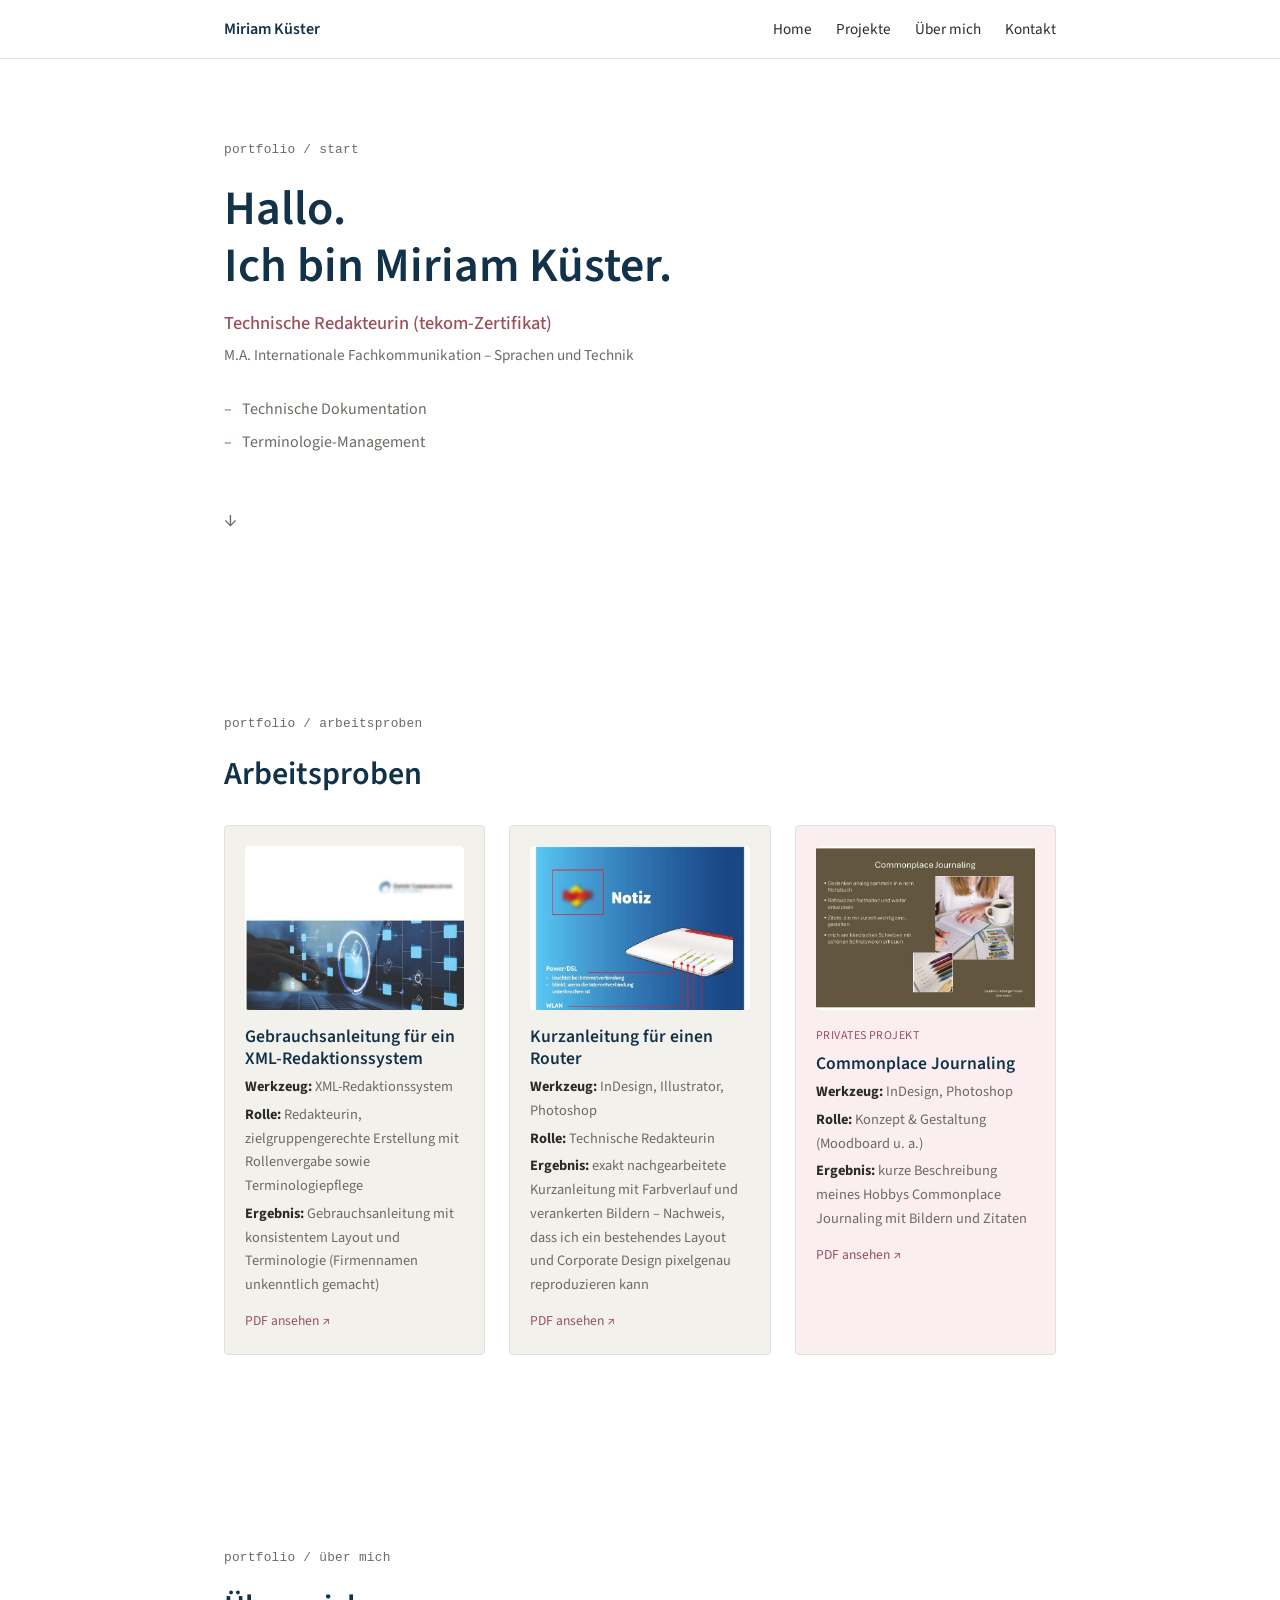
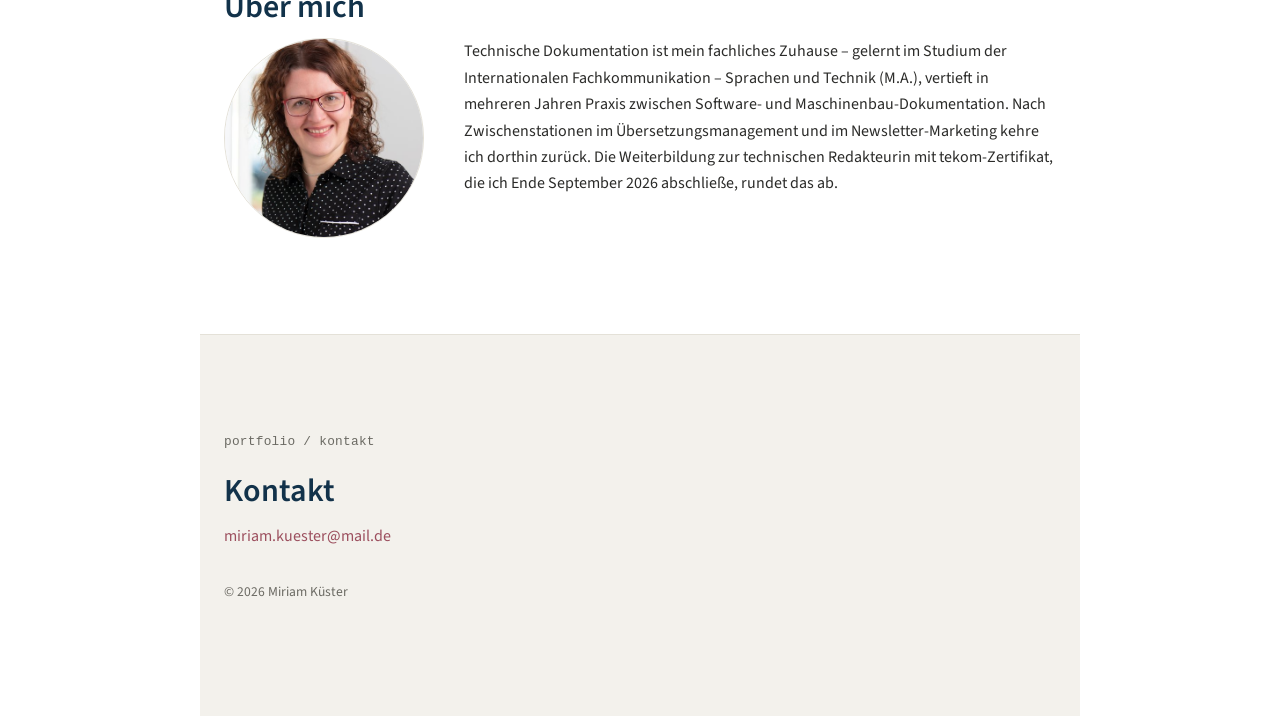
==== index.html @ d34267e7 "Add files via upload" ====
<!DOCTYPE html>
<html lang="de">
<head>
<meta charset="UTF-8">
<meta name="viewport" content="width=device-width, initial-scale=1.0">
<title>Miriam Küster — Technische Redakteurin</title>
<meta name="description" content="Portfolio für technische Dokumentation, Terminologie- und Übersetzungsmanagement.">
<link rel="preconnect" href="https://fonts.googleapis.com">
<link rel="preconnect" href="https://fonts.gstatic.com" crossorigin>
<link href="https://fonts.googleapis.com/css2?family=Source+Sans+3:wght@400;500;600&display=swap" rel="stylesheet">
<link rel="stylesheet" href="style.css">
</head>
<body>

<header class="nav-wrap">
  <nav class="nav">
    <a href="#start" class="nav-brand">Miriam Küster</a>
    <div class="nav-links">
      <a href="#start">Home</a>
      <a href="#projekte">Projekte</a>
      <a href="#ueber-mich">Über mich</a>
      <a href="#kontakt">Kontakt</a>
    </div>
  </nav>
</header>

<main>

  <!-- START -->
  <section id="start" class="section hero">
    <p class="eyebrow">portfolio / start</p>
    <h1>Hallo.<br>Ich bin Miriam Küster.</h1>
    <p class="role">Technische Redakteurin (tekom-Zertifikat)</p>
    <p class="credential">M.A. Internationale Fachkommunikation – Sprachen und Technik</p>
    <ul class="focus-list">
      <li>Technische Dokumentation</li>
      <li>Terminologie-Management</li>
    </ul>
    <a href="#projekte" class="scroll-hint" aria-label="Zu den Arbeitsproben scrollen">↓</a>
  </section>

  <!-- PROJEKTE -->
  <section id="projekte" class="section">
    <p class="eyebrow">portfolio / arbeitsproben</p>
    <h2>Arbeitsproben</h2>

    <div class="project-grid">

      <article class="project-card">
        <a class="project-thumb-link" href="pdfs/gebrauchsanleitung-redaktionssystem.pdf" target="_blank" rel="noopener">
          <img class="project-thumb" src="images/thumb_a.jpg" alt="Titelseite der Gebrauchsanleitung für das XML-Redaktionssystem">
        </a>
        <h3>Gebrauchsanleitung für ein XML-Redaktionssystem</h3>
        <p class="project-meta"><strong>Werkzeug:</strong> XML-Redaktionssystem</p>
        <p class="project-meta"><strong>Rolle:</strong> Redakteurin, zielgruppengerechte Erstellung mit Rollenvergabe sowie Terminologiepflege</p>
        <p class="project-meta"><strong>Ergebnis:</strong> Gebrauchsanleitung mit konsistentem Layout und Terminologie (Firmennamen unkenntlich gemacht)</p>
        <a class="project-pdf-link" href="pdfs/gebrauchsanleitung-redaktionssystem.pdf" target="_blank" rel="noopener">PDF ansehen ↗</a>
      </article>

      <article class="project-card">
        <a class="project-thumb-link" href="pdfs/kurzanleitung-router.pdf" target="_blank" rel="noopener">
          <img class="project-thumb" src="images/thumb_b.jpg" alt="Titelseite der Kurzanleitung für einen Router">
        </a>
        <h3>Kurzanleitung für einen Router</h3>
        <p class="project-meta"><strong>Werkzeug:</strong> InDesign, Illustrator, Photoshop</p>
        <p class="project-meta"><strong>Rolle:</strong> Technische Redakteurin</p>
        <p class="project-meta"><strong>Ergebnis:</strong> exakt nachgearbeitete Kurzanleitung mit Farbverlauf und verankerten Bildern – Nachweis, dass ich ein bestehendes Layout und Corporate Design pixelgenau reproduzieren kann</p>
        <a class="project-pdf-link" href="pdfs/kurzanleitung-router.pdf" target="_blank" rel="noopener">PDF ansehen ↗</a>
      </article>

      <article class="project-card project-card--personal">
        <a class="project-thumb-link" href="pdfs/commonplace-journaling.pdf" target="_blank" rel="noopener">
          <img class="project-thumb" src="images/thumb_c.jpg" alt="Titelseite des Commonplace-Journaling-Guides">
        </a>
        <p class="project-tag">Privates Projekt</p>
        <h3>Commonplace Journaling</h3>
        <p class="project-meta"><strong>Werkzeug:</strong> InDesign, Photoshop</p>
        <p class="project-meta"><strong>Rolle:</strong> Konzept &amp; Gestaltung (Moodboard u. a.)</p>
        <p class="project-meta"><strong>Ergebnis:</strong> kurze Beschreibung meines Hobbys Commonplace Journaling mit Bildern und Zitaten</p>
        <a class="project-pdf-link" href="pdfs/commonplace-journaling.pdf" target="_blank" rel="noopener">PDF ansehen ↗</a>
      </article>

    </div>
  </section>

  <!-- ÜBER MICH -->
  <section id="ueber-mich" class="section about">
    <p class="eyebrow">portfolio / über mich</p>
    <h2>Über mich</h2>
    <div class="about-grid">
      <img class="about-photo" src="images/profil.jpg" alt="Porträt von Miriam Küster">
      <div class="about-text">
        <p>Technische Dokumentation ist mein fachliches Zuhause – gelernt im Studium der Internationalen Fachkommunikation – Sprachen und Technik (M.A.), vertieft in mehreren Jahren Praxis zwischen Software- und Maschinenbau-Dokumentation. Nach Zwischenstationen im Übersetzungsmanagement und im Newsletter-Marketing kehre ich dorthin zurück. Die Weiterbildung zur technischen Redakteurin mit tekom-Zertifikat, die ich Ende September 2026 abschließe, rundet das ab.</p>
      </div>
    </div>
  </section>

</main>

<footer id="kontakt" class="section kontakt">
  <p class="eyebrow">portfolio / kontakt</p>
  <h2>Kontakt</h2>
  <p><a href="mailto:miriam.kuester@mail.de">miriam.kuester@mail.de</a></p>
  <p class="footer-note">© <span id="jahr"></span> Miriam Küster</p>
</footer>

<script src="script.js"></script>
</body>
</html>
---- style.css ----
/* ---------- Design-Tokens ---------- */
:root {
  --color-bg: #ffffff;
  --color-bg-alt: #f3f1ec;
  --color-ink: #12324a;      /* Dunkelblau – Überschriften */
  --color-text: #2b2b29;     /* Fließtext */
  --color-muted: #6b6a63;    /* Nebentext */
  --color-accent: #9c4f5e;   /* Beere – Akzent */
  --color-accent-warm: #c97a4a; /* Terrakotta – Hover/Zweitakzent */
  --color-border: #e4e1d8;

  --font-base: 'Source Sans 3', -apple-system, sans-serif;

  --gap: 1.5rem;
  --radius: 4px;
  --max-width: 880px;
}

* { box-sizing: border-box; }

html {
  scroll-behavior: smooth;
}

body {
  margin: 0;
  font-family: var(--font-base);
  color: var(--color-text);
  background: var(--color-bg);
  line-height: 1.65;
  -webkit-font-smoothing: antialiased;
}

h1, h2, h3 {
  color: var(--color-ink);
  font-weight: 600;
  line-height: 1.2;
  margin: 0 0 0.75rem;
}

h1 { font-size: clamp(2rem, 5vw, 3rem); }
h2 { font-size: clamp(1.5rem, 3vw, 2rem); }
h3 { font-size: 1.1rem; margin-bottom: 0.4rem; }

p { margin: 0 0 1rem; color: var(--color-text); }

a {
  color: var(--color-accent);
  text-decoration: none;
}
a:hover, a:focus-visible {
  color: var(--color-accent-warm);
  text-decoration: underline;
}

/* ---------- Layout-Helfer ---------- */
.section {
  max-width: var(--max-width);
  margin: 0 auto;
  padding: 6rem 1.5rem;
}

.eyebrow {
  font-size: 0.8rem;
  color: var(--color-muted);
  font-family: monospace, monospace;
  letter-spacing: 0.02em;
  margin: 0 0 1.25rem;
}

/* ---------- Navigation ---------- */
.nav-wrap {
  position: sticky;
  top: 0;
  background: rgba(255, 255, 255, 0.92);
  backdrop-filter: blur(6px);
  border-bottom: 1px solid var(--color-border);
  z-index: 10;
}

.nav {
  max-width: var(--max-width);
  margin: 0 auto;
  padding: 1rem 1.5rem;
  display: flex;
  align-items: center;
  justify-content: space-between;
  flex-wrap: wrap;
  gap: 0.75rem;
}

.nav-brand {
  color: var(--color-ink);
  font-weight: 600;
  text-decoration: none;
}
.nav-brand:hover { color: var(--color-ink); text-decoration: none; }

.nav-links {
  display: flex;
  gap: 1.5rem;
  flex-wrap: wrap;
}

.nav-links a {
  color: var(--color-text);
  font-size: 0.95rem;
}
.nav-links a:hover { color: var(--color-accent-warm); }

/* ---------- Hero ---------- */
.hero {
  padding-top: 5rem;
  padding-bottom: 5rem;
}

.role {
  font-size: 1.15rem;
  color: var(--color-accent);
  font-weight: 500;
  margin-bottom: 0.3rem;
}

.credential {
  font-size: 0.95rem;
  color: var(--color-muted);
  margin-top: 0;
  margin-bottom: 1.75rem;
}

.focus-list {
  list-style: none;
  padding: 0;
  margin: 0 0 3rem;
  display: flex;
  flex-direction: column;
  gap: 0.4rem;
  color: var(--color-muted);
}

.focus-list li {
  padding-left: 1.1rem;
  position: relative;
}
.focus-list li::before {
  content: "–";
  position: absolute;
  left: 0;
  color: var(--color-accent);
}

.scroll-hint {
  display: inline-block;
  font-size: 1.3rem;
  color: var(--color-muted);
}
.scroll-hint:hover { color: var(--color-accent-warm); }

/* ---------- Projekte ---------- */
.project-grid {
  display: grid;
  grid-template-columns: repeat(auto-fit, minmax(240px, 1fr));
  gap: var(--gap);
  margin-top: 2rem;
}

.project-card {
  border: 1px solid var(--color-border);
  border-radius: var(--radius);
  padding: 1.25rem;
  background: var(--color-bg-alt);
}

.project-card--personal {
  background: #fbeef0; /* zarter Beere-Ton, nur hier als Fläche erlaubt */
}

.project-thumb-link {
  display: block;
}

.project-thumb {
  display: block;
  width: 100%;
  aspect-ratio: 4 / 3;
  object-fit: cover;
  object-position: top center;
  background: var(--color-border);
  border-radius: var(--radius);
  margin-bottom: 1rem;
}

.project-pdf-link {
  display: inline-block;
  margin-top: 0.6rem;
  font-size: 0.85rem;
}

.project-tag {
  font-size: 0.75rem;
  text-transform: uppercase;
  letter-spacing: 0.04em;
  color: var(--color-accent);
  margin: 0 0 0.4rem;
}

.project-meta {
  font-size: 0.9rem;
  color: var(--color-muted);
  margin: 0 0 0.25rem;
}
.project-meta strong { color: var(--color-text); }

/* ---------- Über mich ---------- */
.about-grid {
  display: grid;
  grid-template-columns: 200px 1fr;
  gap: 2.5rem;
  align-items: start;
}

.about-photo {
  width: 100%;
  aspect-ratio: 1 / 1;
  object-fit: cover;
  object-position: center;
  background: var(--color-bg-alt);
  border: 1px solid var(--color-border);
  border-radius: 50%;
}

@media (max-width: 560px) {
  .about-grid {
    grid-template-columns: 1fr;
  }
  .about-photo {
    width: 140px;
  }
}

/* ---------- Kontakt / Footer ---------- */
.kontakt {
  background: var(--color-bg-alt);
  border-top: 1px solid var(--color-border);
  text-align: left;
}

.footer-note {
  font-size: 0.85rem;
  color: var(--color-muted);
  margin-top: 2rem;
}

/* ---------- Fokus-Sichtbarkeit (Barrierefreiheit) ---------- */
a:focus-visible,
button:focus-visible {
  outline: 2px solid var(--color-accent);
  outline-offset: 2px;
}

/* ---------- Reduzierte Bewegung respektieren ---------- */
@media (prefers-reduced-motion: reduce) {
  html { scroll-behavior: auto; }
}
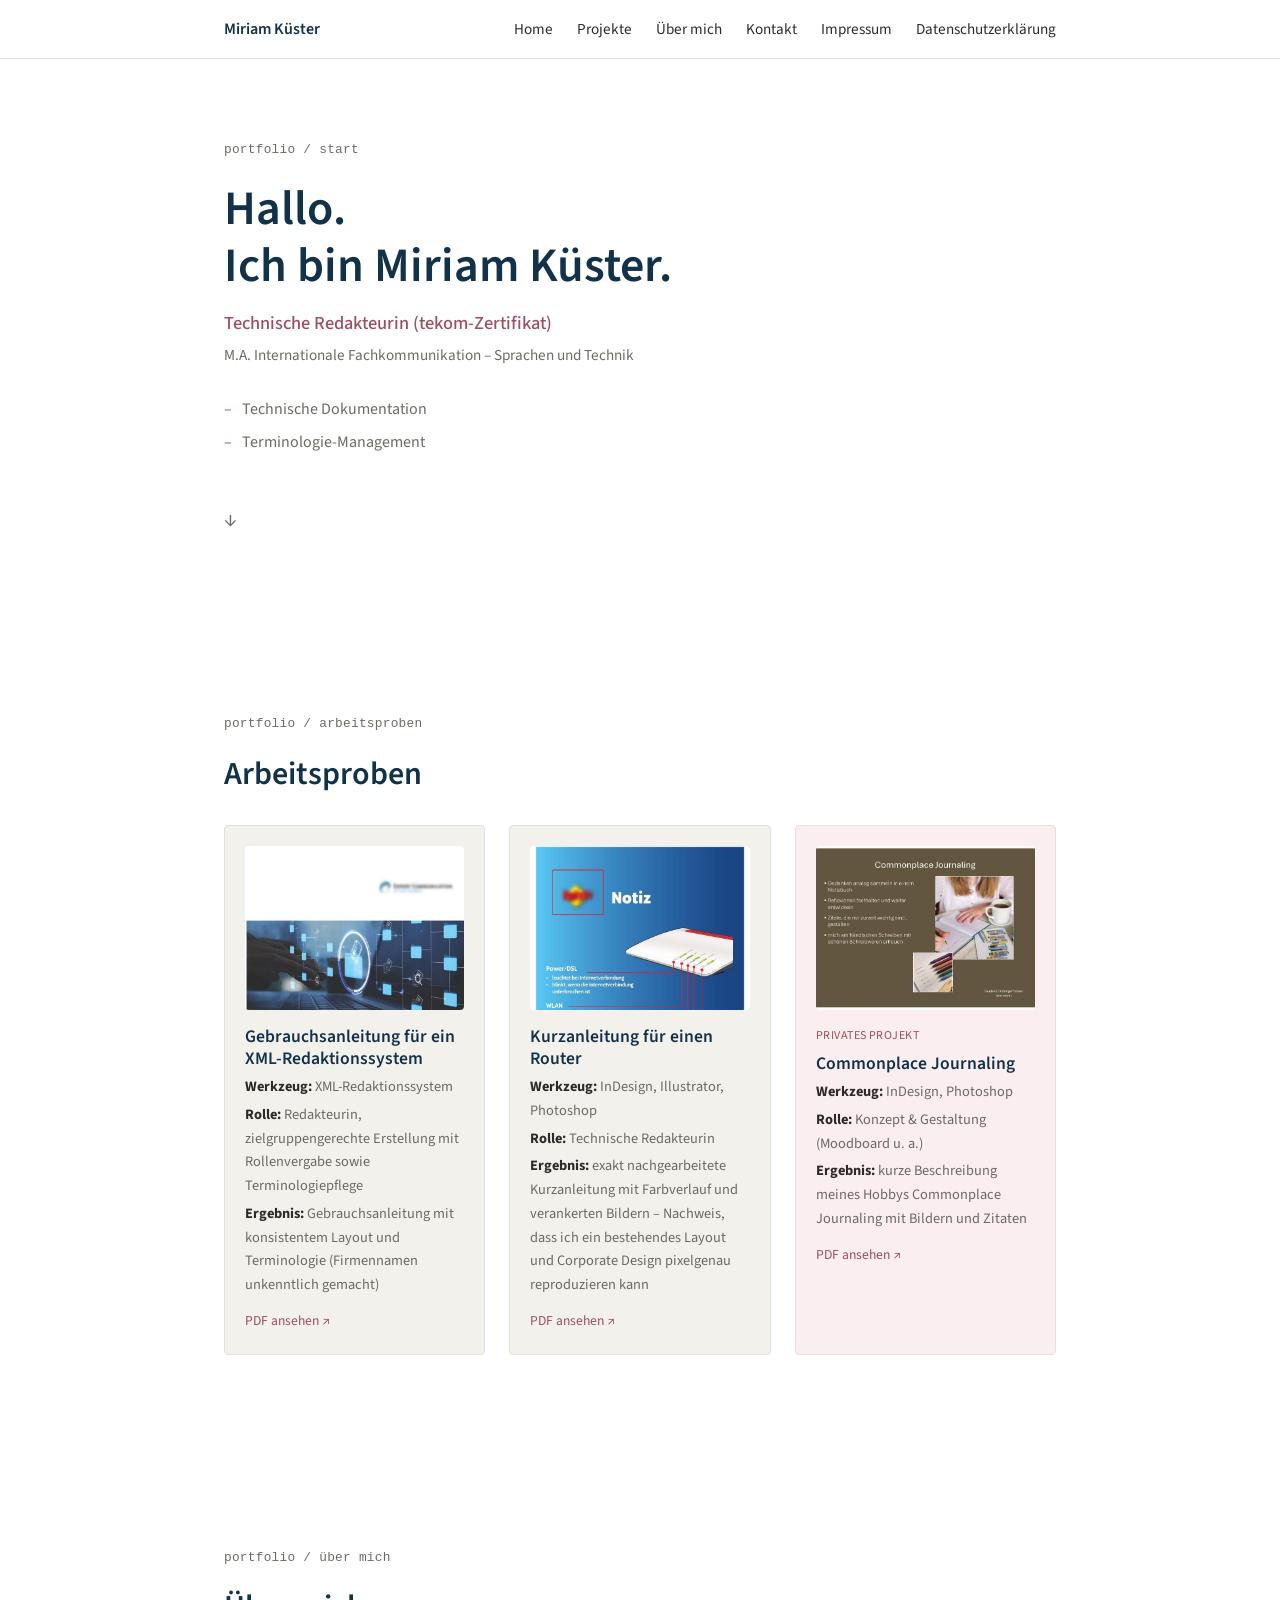
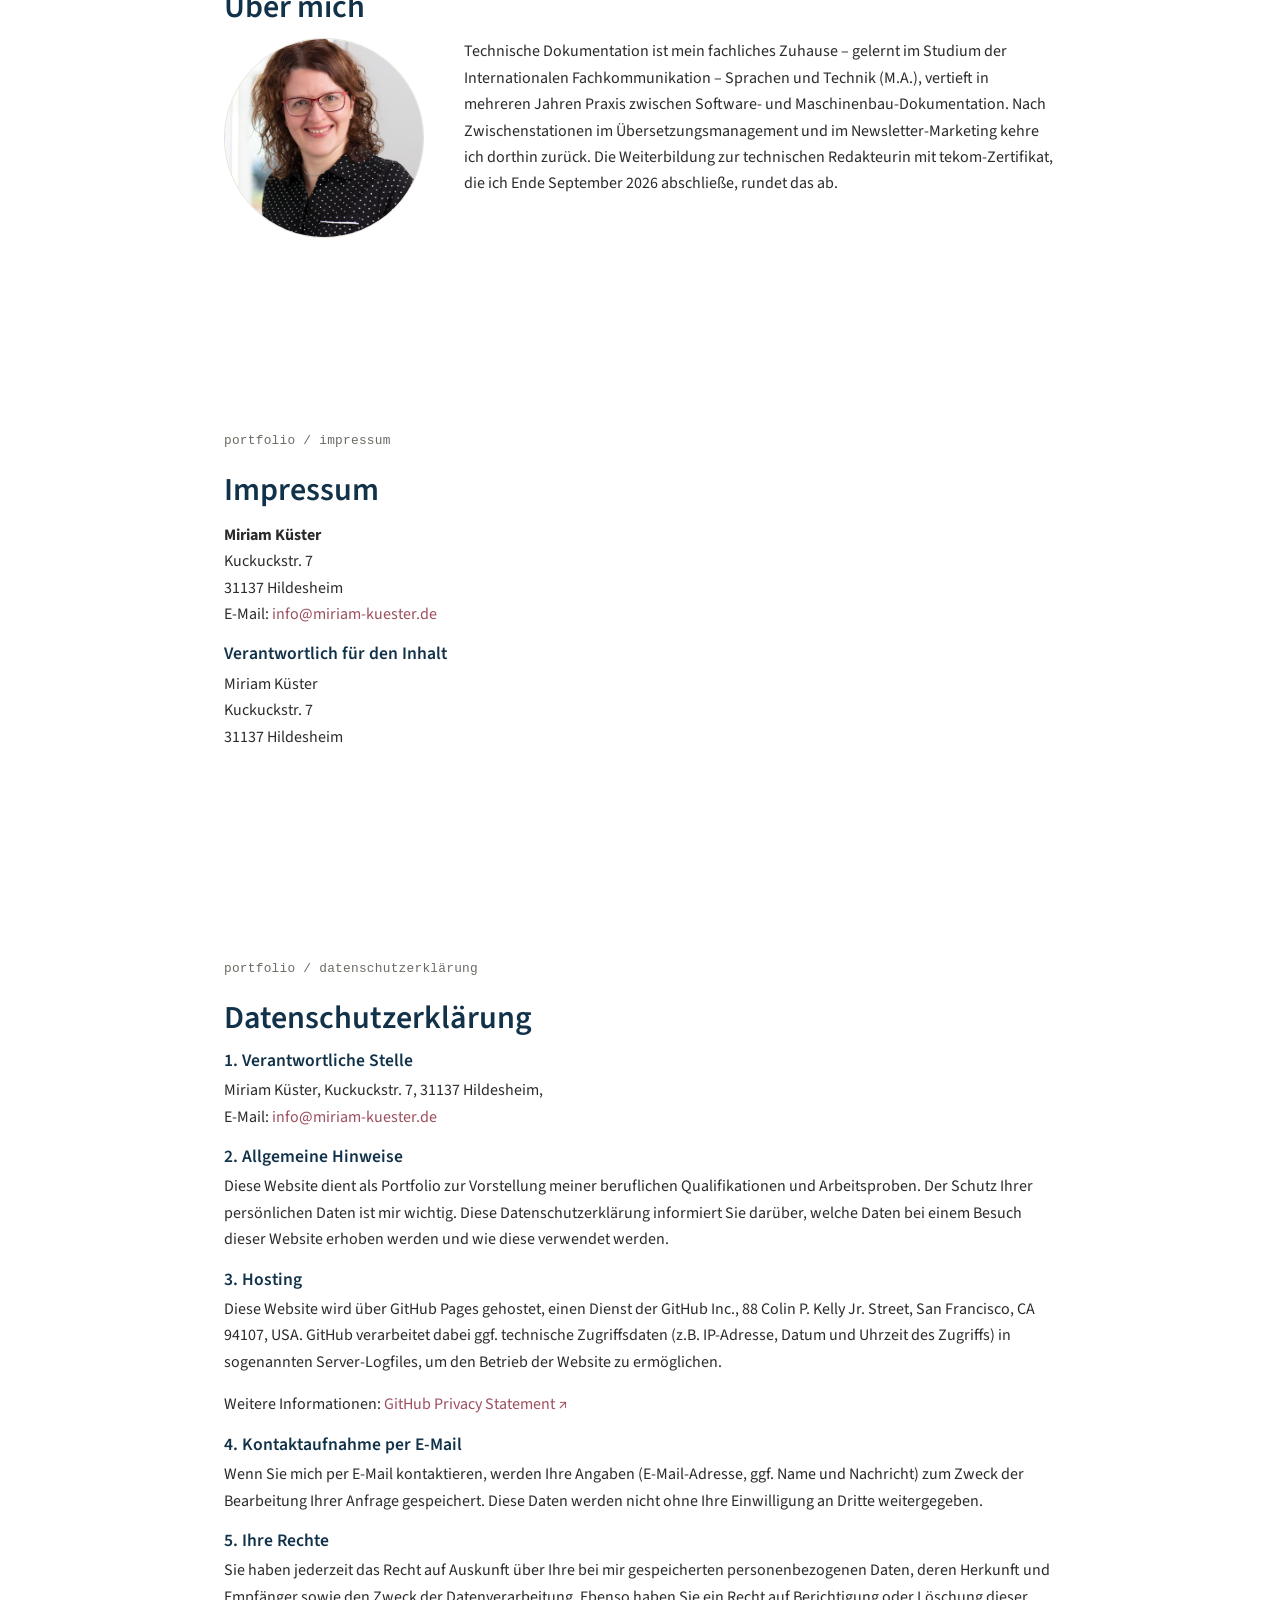
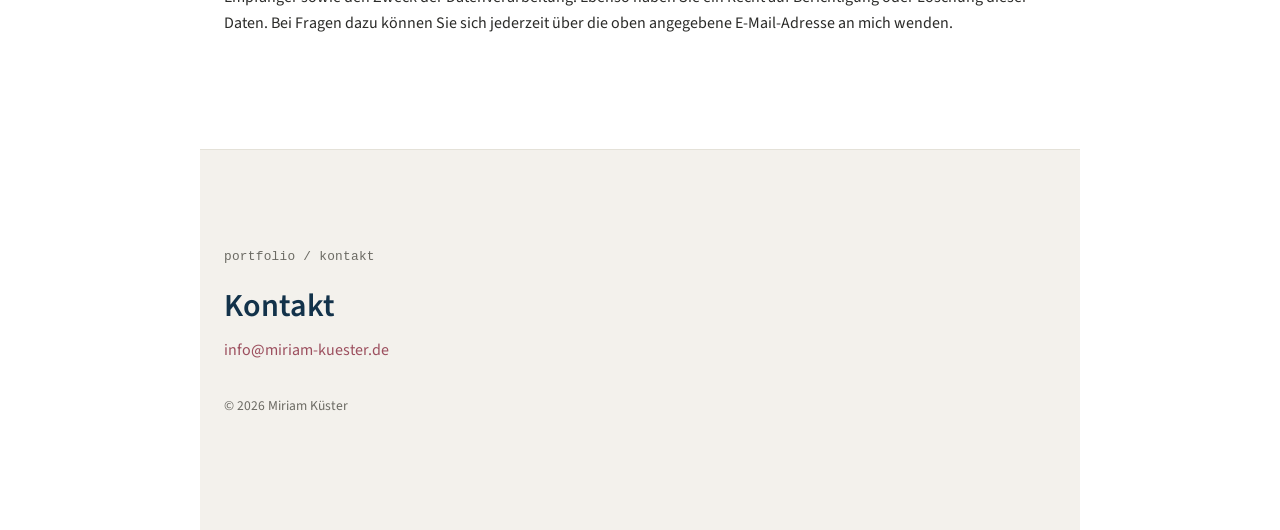
==== commit 627ada33: "Update index.html -mit neuer Mailadresse, Impressum, Datenschutzerklärung" ====
--- a/index.html
+++ b/index.html
@@ -1,3 +1,4 @@
+
 <!DOCTYPE html>
 <html lang="de">
 <head>
@@ -20,6 +21,8 @@
       <a href="#projekte">Projekte</a>
       <a href="#ueber-mich">Über mich</a>
       <a href="#kontakt">Kontakt</a>
+      <a href="#impressum">Impressum</a>
+      <a href="#datenschutz">Datenschutzerklärung</a>
     </div>
   </nav>
 </header>
@@ -95,12 +98,49 @@
     </div>
   </section>
 
+  <!-- IMPRESSUM -->
+  <section id="impressum" class="section legal">
+    <p class="eyebrow">portfolio / impressum</p>
+    <h2>Impressum</h2>
+    <p><strong>Miriam Küster</strong><br>
+    Kuckuckstr. 7<br>
+    31137 Hildesheim<br>
+    E-Mail: <a href="mailto:info@miriam-kuester.de">info@miriam-kuester.de</a></p>
+    <h3>Verantwortlich für den Inhalt</h3>
+    <p>Miriam Küster<br>
+    Kuckuckstr. 7<br>
+    31137 Hildesheim</p>
+  </section>
+
+  <!-- DATENSCHUTZERKLÄRUNG -->
+  <section id="datenschutz" class="section legal">
+    <p class="eyebrow">portfolio / datenschutzerklärung</p>
+    <h2>Datenschutzerklärung</h2>
+
+    <h3>1. Verantwortliche Stelle</h3>
+    <p>Miriam Küster, Kuckuckstr. 7, 31137 Hildesheim,<br>
+    E-Mail: <a href="mailto:info@miriam-kuester.de">info@miriam-kuester.de</a></p>
+
+    <h3>2. Allgemeine Hinweise</h3>
+    <p>Diese Website dient als Portfolio zur Vorstellung meiner beruflichen Qualifikationen und Arbeitsproben. Der Schutz Ihrer persönlichen Daten ist mir wichtig. Diese Datenschutzerklärung informiert Sie darüber, welche Daten bei einem Besuch dieser Website erhoben werden und wie diese verwendet werden.</p>
+
+    <h3>3. Hosting</h3>
+    <p>Diese Website wird über GitHub Pages gehostet, einen Dienst der GitHub Inc., 88 Colin P. Kelly Jr. Street, San Francisco, CA 94107, USA. GitHub verarbeitet dabei ggf. technische Zugriffsdaten (z.B. IP-Adresse, Datum und Uhrzeit des Zugriffs) in sogenannten Server-Logfiles, um den Betrieb der Website zu ermöglichen.</p>
+    <p>Weitere Informationen: <a href="https://docs.github.com/en/site-policy/privacy-policies/github-privacy-statement" target="_blank" rel="noopener">GitHub Privacy Statement ↗</a></p>
+
+    <h3>4. Kontaktaufnahme per E-Mail</h3>
+    <p>Wenn Sie mich per E-Mail kontaktieren, werden Ihre Angaben (E-Mail-Adresse, ggf. Name und Nachricht) zum Zweck der Bearbeitung Ihrer Anfrage gespeichert. Diese Daten werden nicht ohne Ihre Einwilligung an Dritte weitergegeben.</p>
+
+    <h3>5. Ihre Rechte</h3>
+    <p>Sie haben jederzeit das Recht auf Auskunft über Ihre bei mir gespeicherten personenbezogenen Daten, deren Herkunft und Empfänger sowie den Zweck der Datenverarbeitung. Ebenso haben Sie ein Recht auf Berichtigung oder Löschung dieser Daten. Bei Fragen dazu können Sie sich jederzeit über die oben angegebene E-Mail-Adresse an mich wenden.</p>
+  </section>
+
 </main>
 
 <footer id="kontakt" class="section kontakt">
   <p class="eyebrow">portfolio / kontakt</p>
   <h2>Kontakt</h2>
-  <p><a href="mailto:miriam.kuester@mail.de">miriam.kuester@mail.de</a></p>
+  <p><a href="mailto:info@miriam-kuester.de">info@miriam-kuester.de</a></p>
   <p class="footer-note">© <span id="jahr"></span> Miriam Küster</p>
 </footer>
 
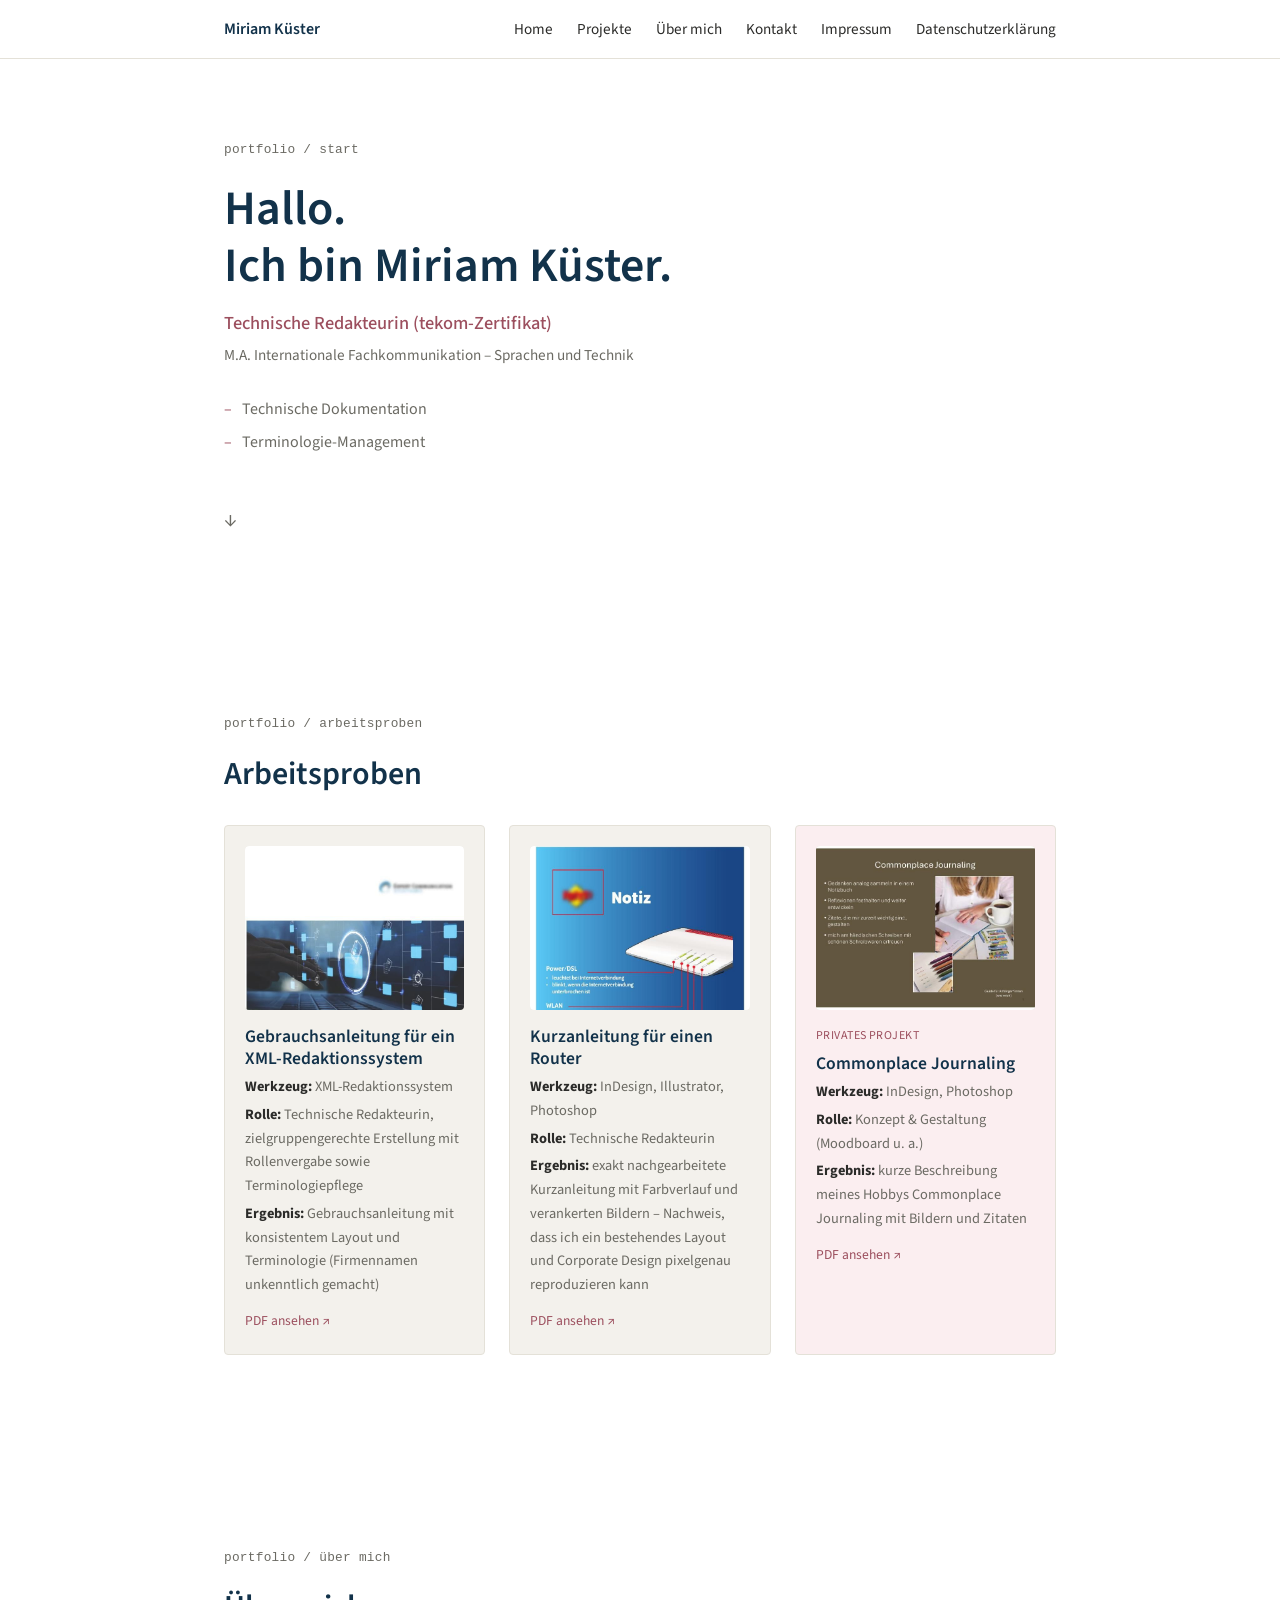
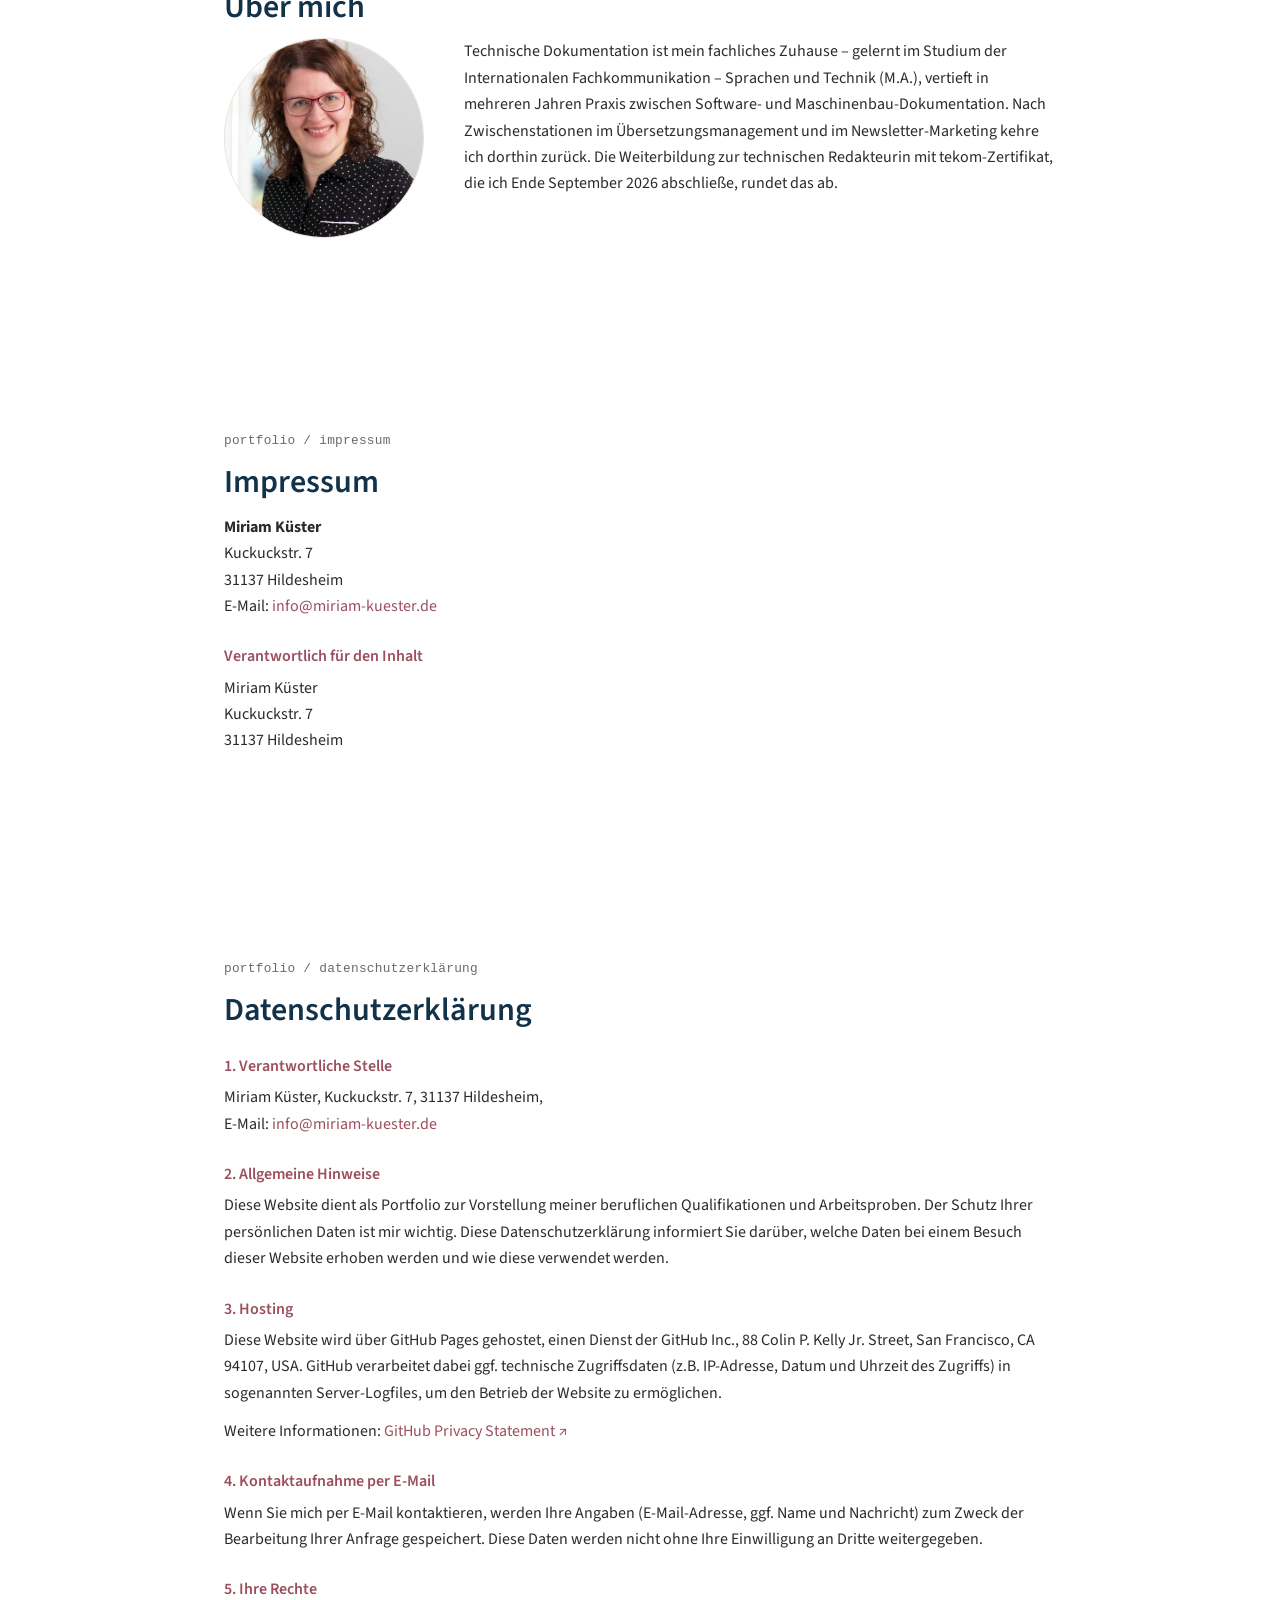
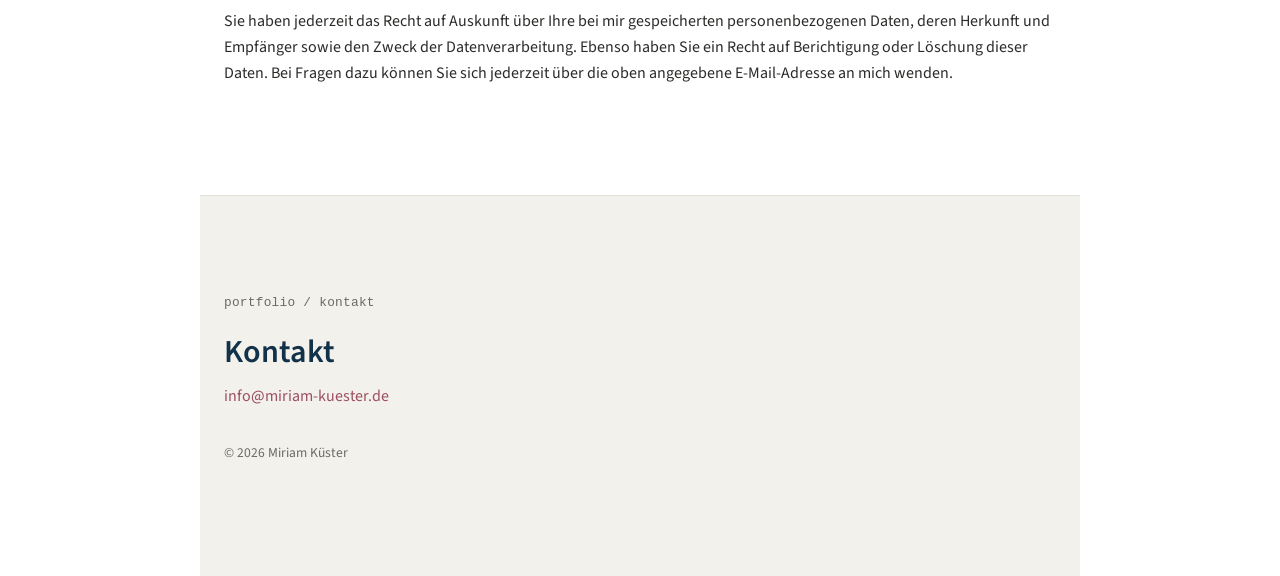
==== commit 900de3af: "Update index.html Jobtitel korrigiert in Z. 58" ====
--- a/index.html
+++ b/index.html
@@ -55,7 +55,7 @@
         </a>
         <h3>Gebrauchsanleitung für ein XML-Redaktionssystem</h3>
         <p class="project-meta"><strong>Werkzeug:</strong> XML-Redaktionssystem</p>
-        <p class="project-meta"><strong>Rolle:</strong> Redakteurin, zielgruppengerechte Erstellung mit Rollenvergabe sowie Terminologiepflege</p>
+        <p class="project-meta"><strong>Rolle:</strong> Technische Redakteurin, zielgruppengerechte Erstellung mit Rollenvergabe sowie Terminologiepflege</p>
         <p class="project-meta"><strong>Ergebnis:</strong> Gebrauchsanleitung mit konsistentem Layout und Terminologie (Firmennamen unkenntlich gemacht)</p>
         <a class="project-pdf-link" href="pdfs/gebrauchsanleitung-redaktionssystem.pdf" target="_blank" rel="noopener">PDF ansehen ↗</a>
       </article>
--- a/style.css
+++ b/style.css
@@ -262,3 +262,14 @@
 @media (prefers-reduced-motion: reduce) {
   html { scroll-behavior: auto; }
 }
+
+/* ---------- Impressum / Datenschutz ---------- */
+.legal h3 {
+  font-size: 1rem;
+  margin-top: 1.75rem;
+  margin-bottom: 0.5rem;
+  color: var(--color-accent);
+}
+.legal p {
+  margin-bottom: 0.75rem;
+}
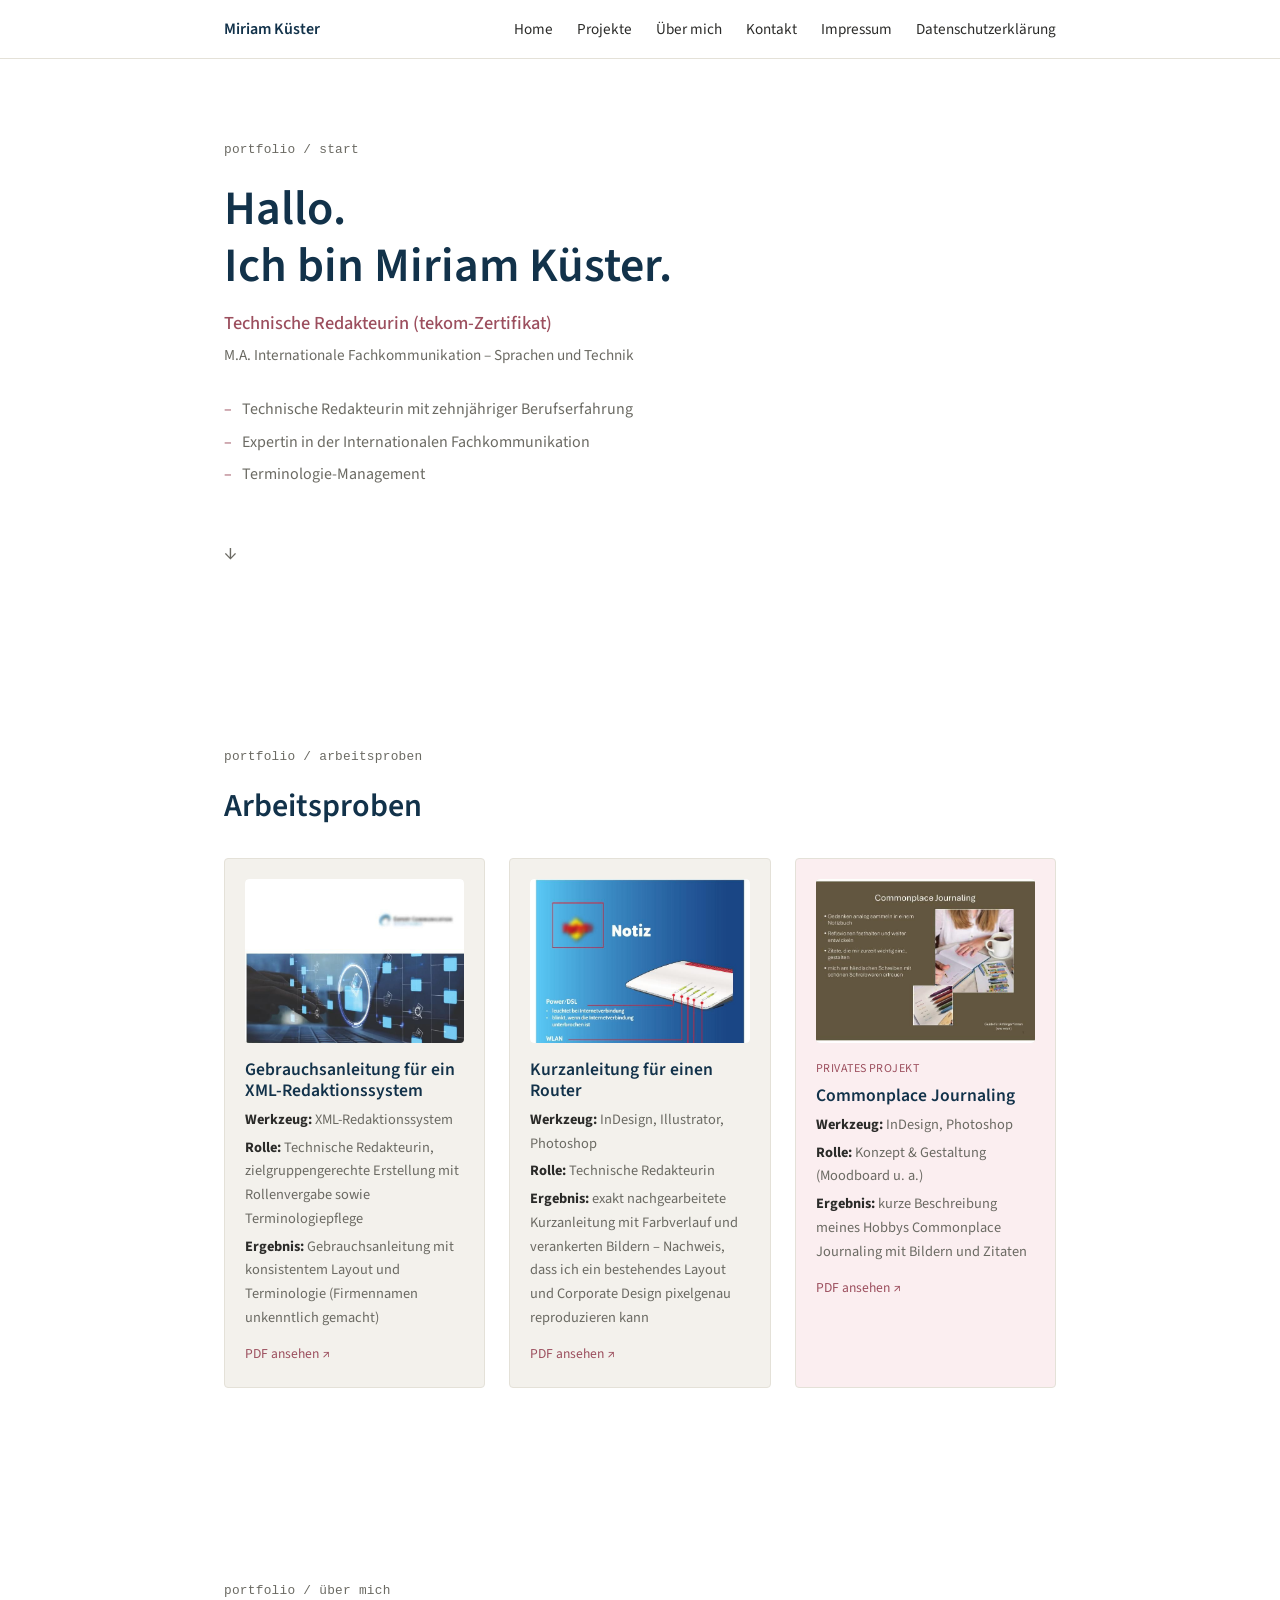
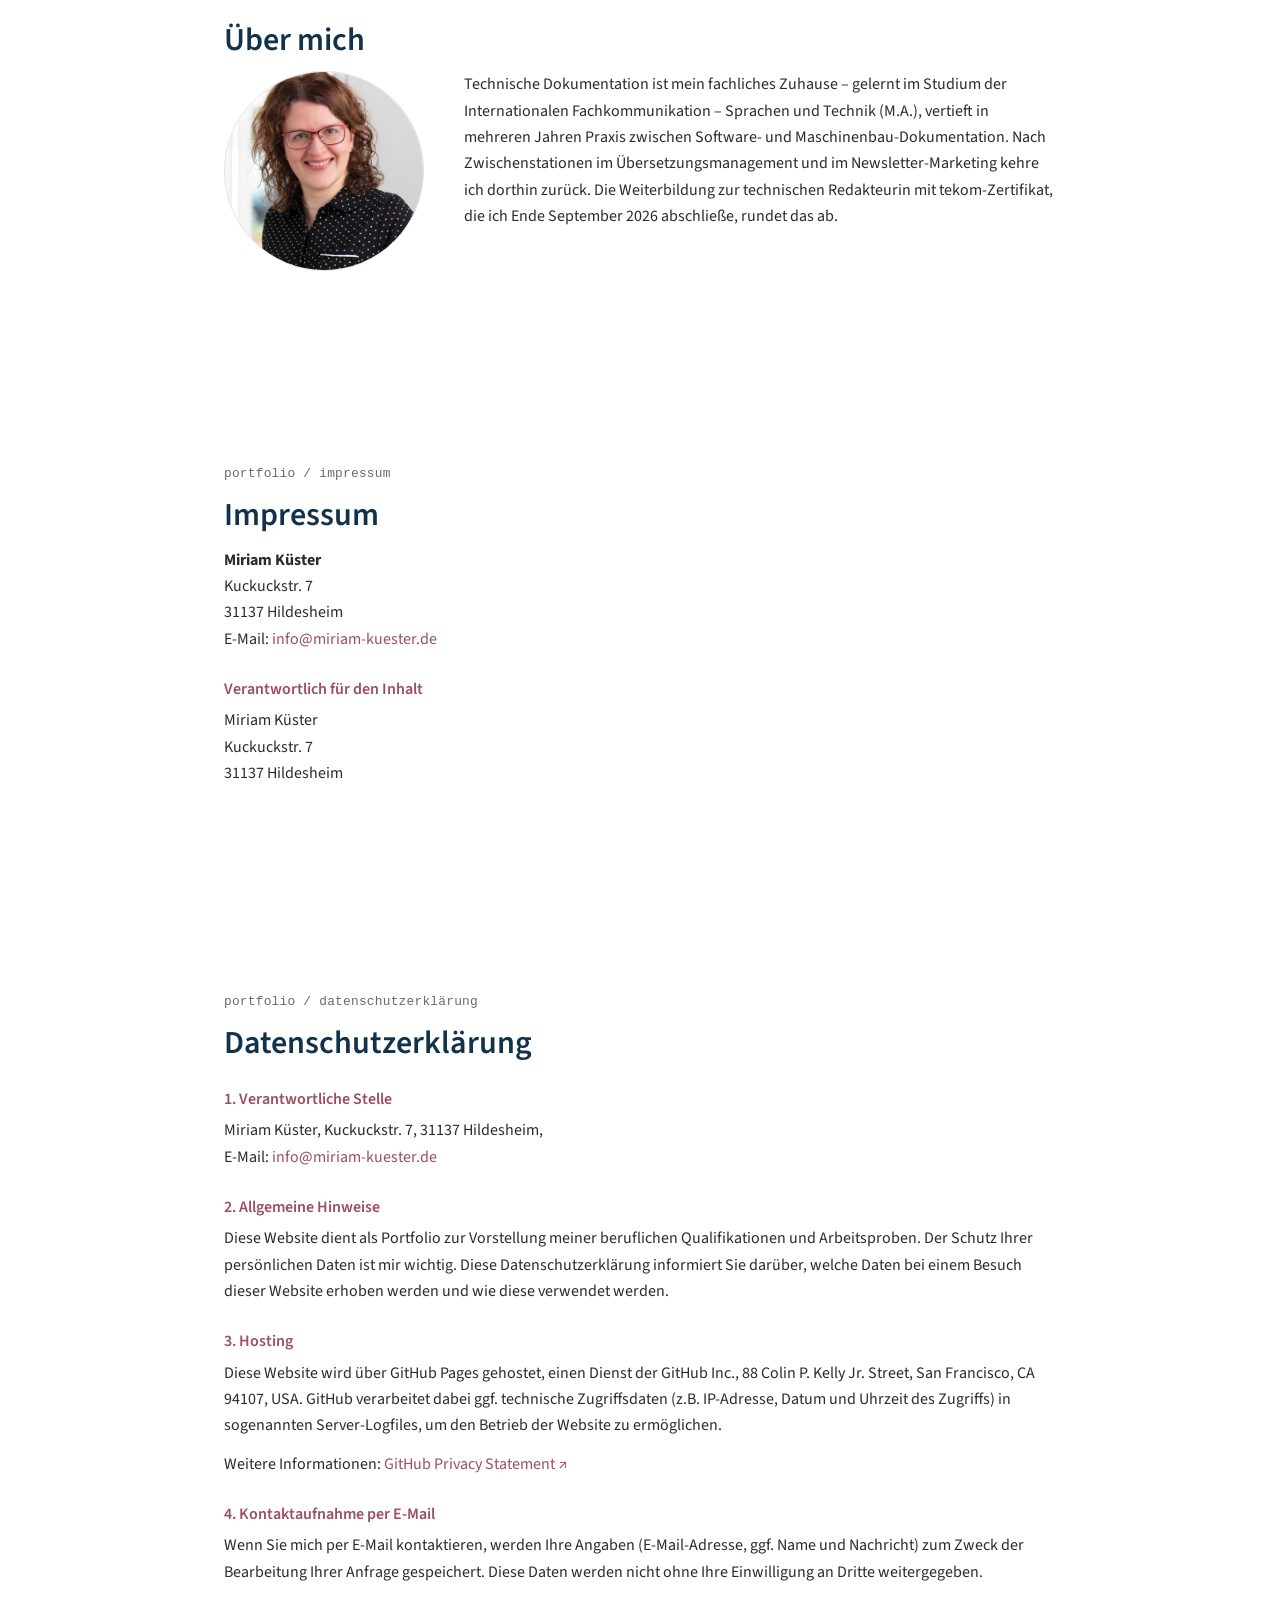
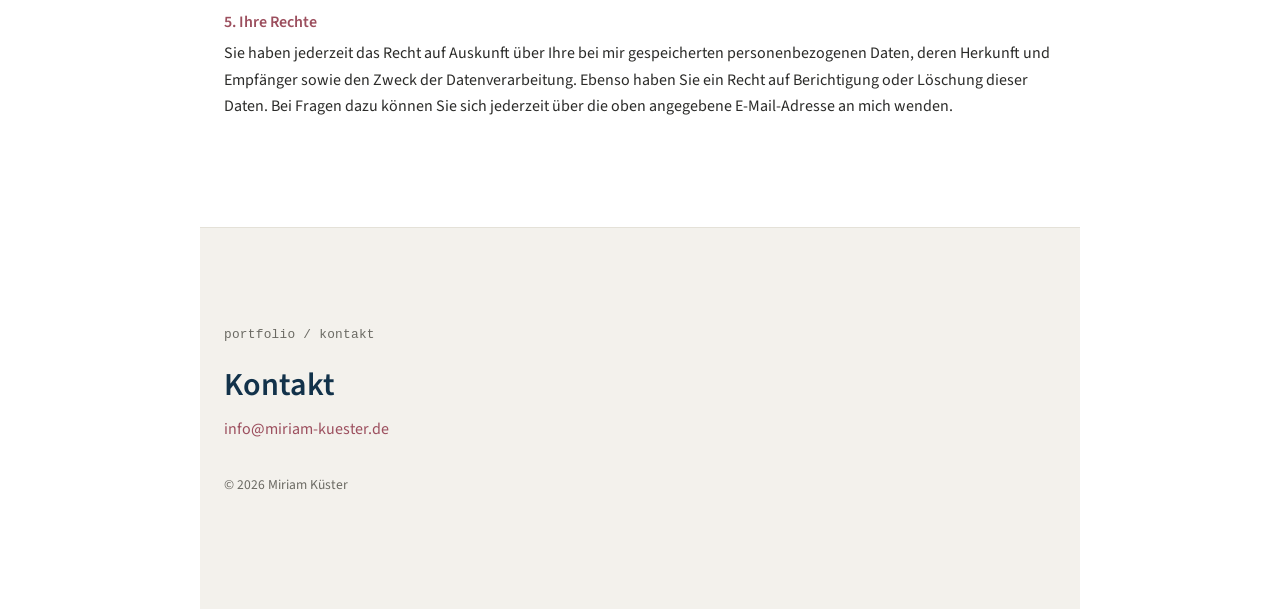
==== commit 1ef7077c: "Update index.html Ergänzungen in Start" ====
--- a/index.html
+++ b/index.html
@@ -36,7 +36,8 @@
     <p class="role">Technische Redakteurin (tekom-Zertifikat)</p>
     <p class="credential">M.A. Internationale Fachkommunikation – Sprachen und Technik</p>
     <ul class="focus-list">
-      <li>Technische Dokumentation</li>
+      <li>Technische Redakteurin mit zehnjähriger Berufserfahrung</li>
+      <li>Expertin in der Internationalen Fachkommunikation</li>
       <li>Terminologie-Management</li>
     </ul>
     <a href="#projekte" class="scroll-hint" aria-label="Zu den Arbeitsproben scrollen">↓</a>
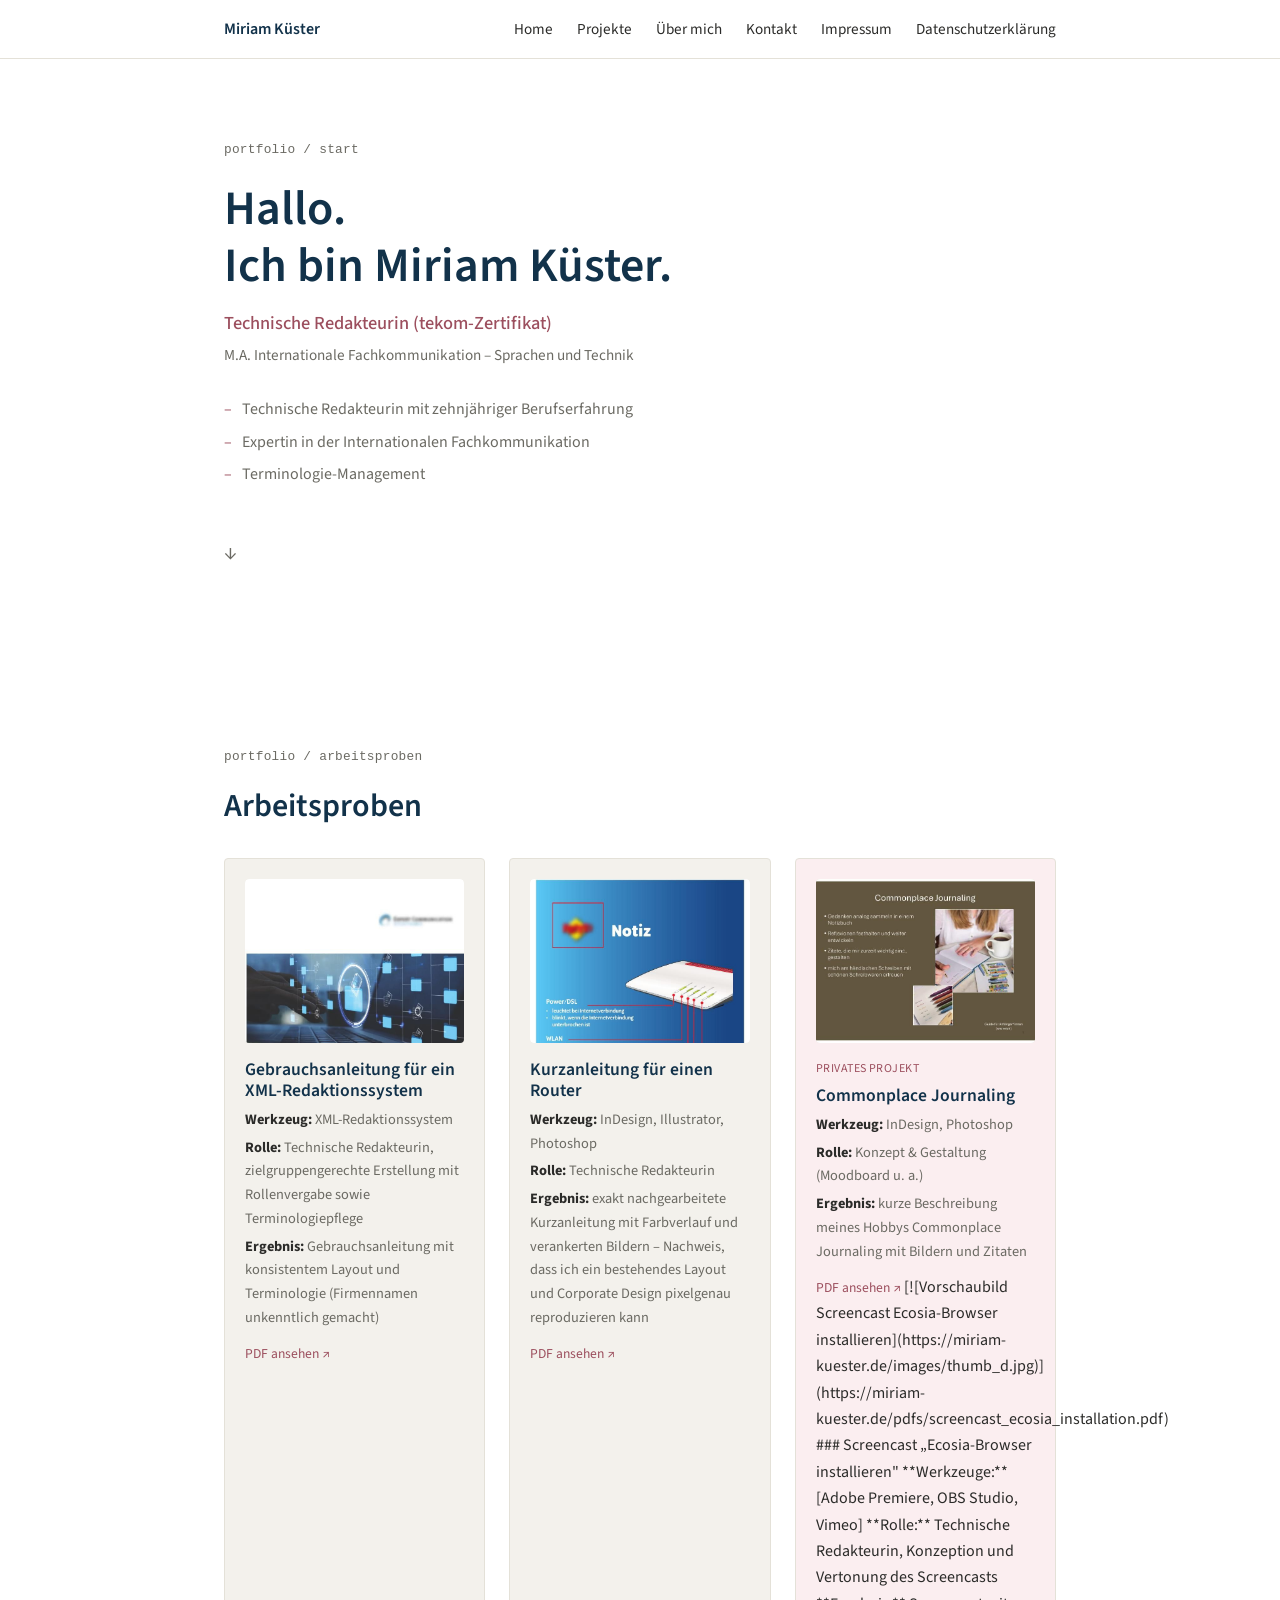
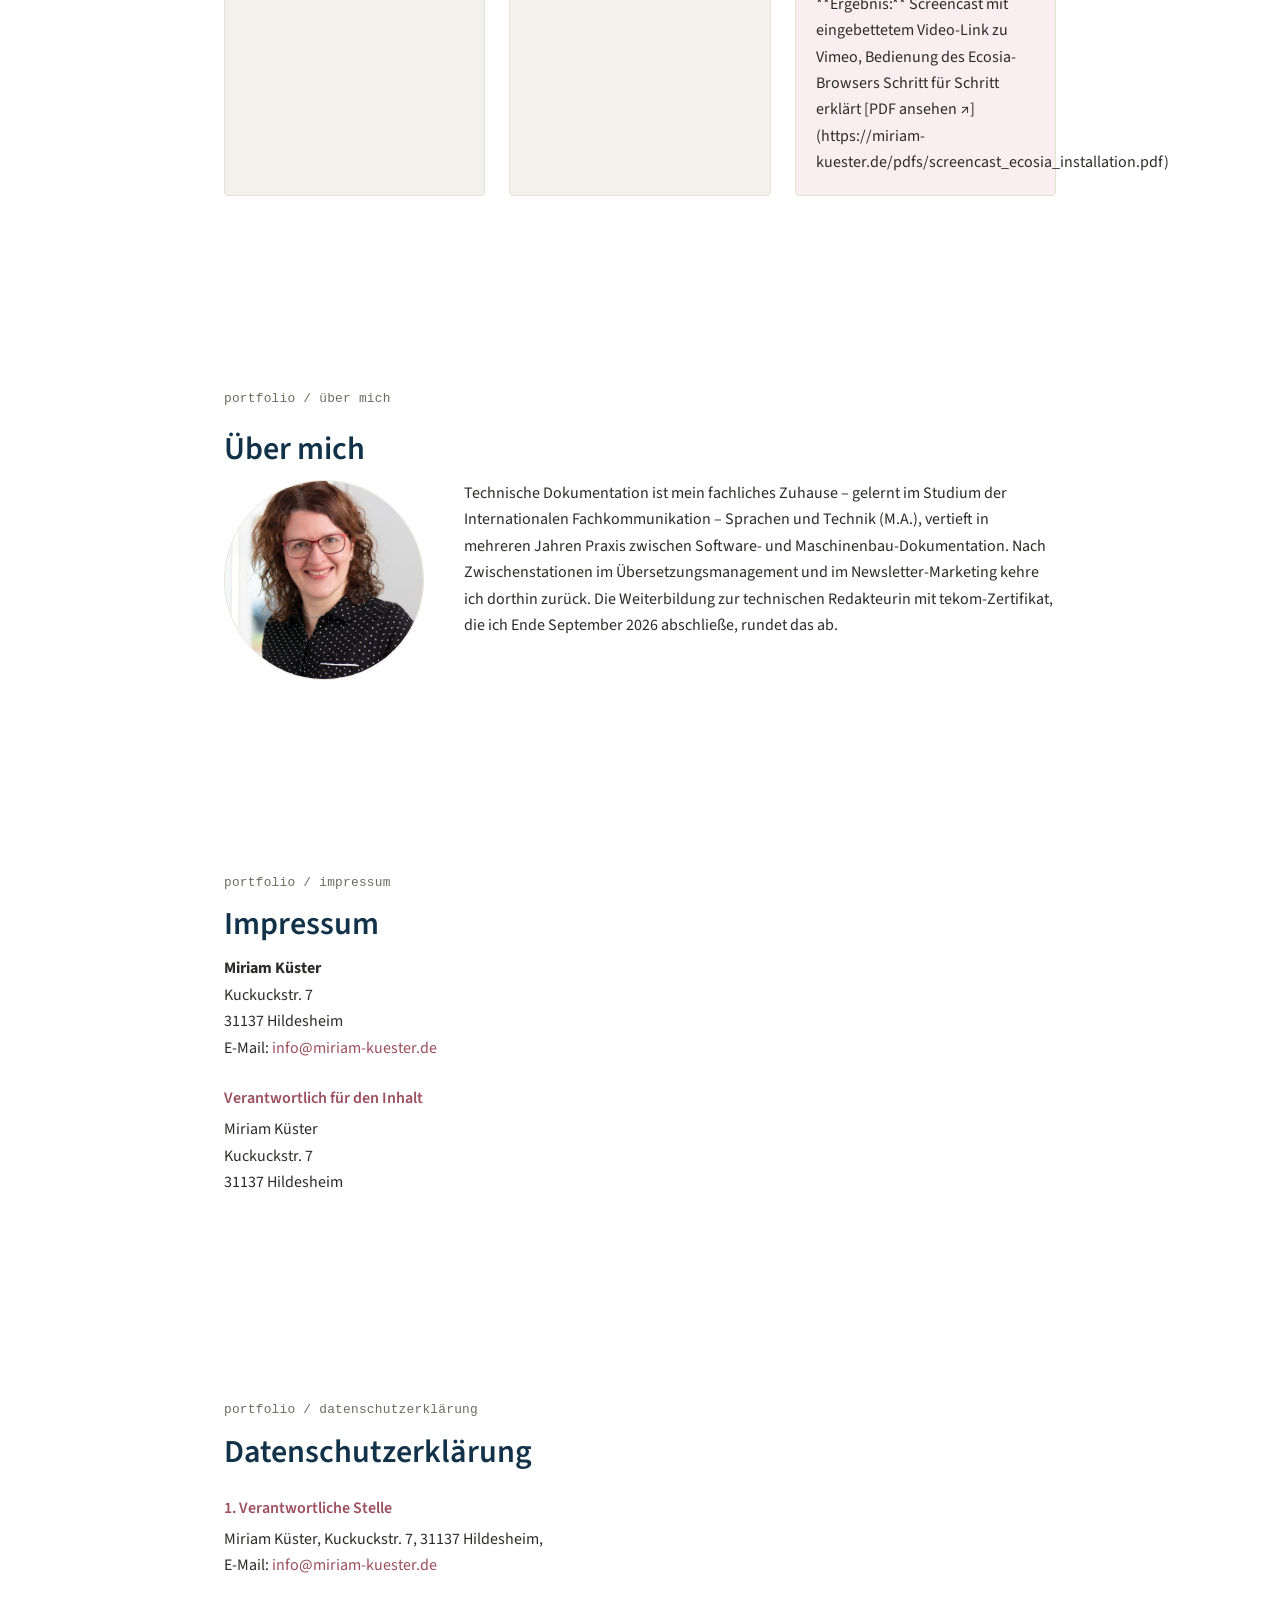
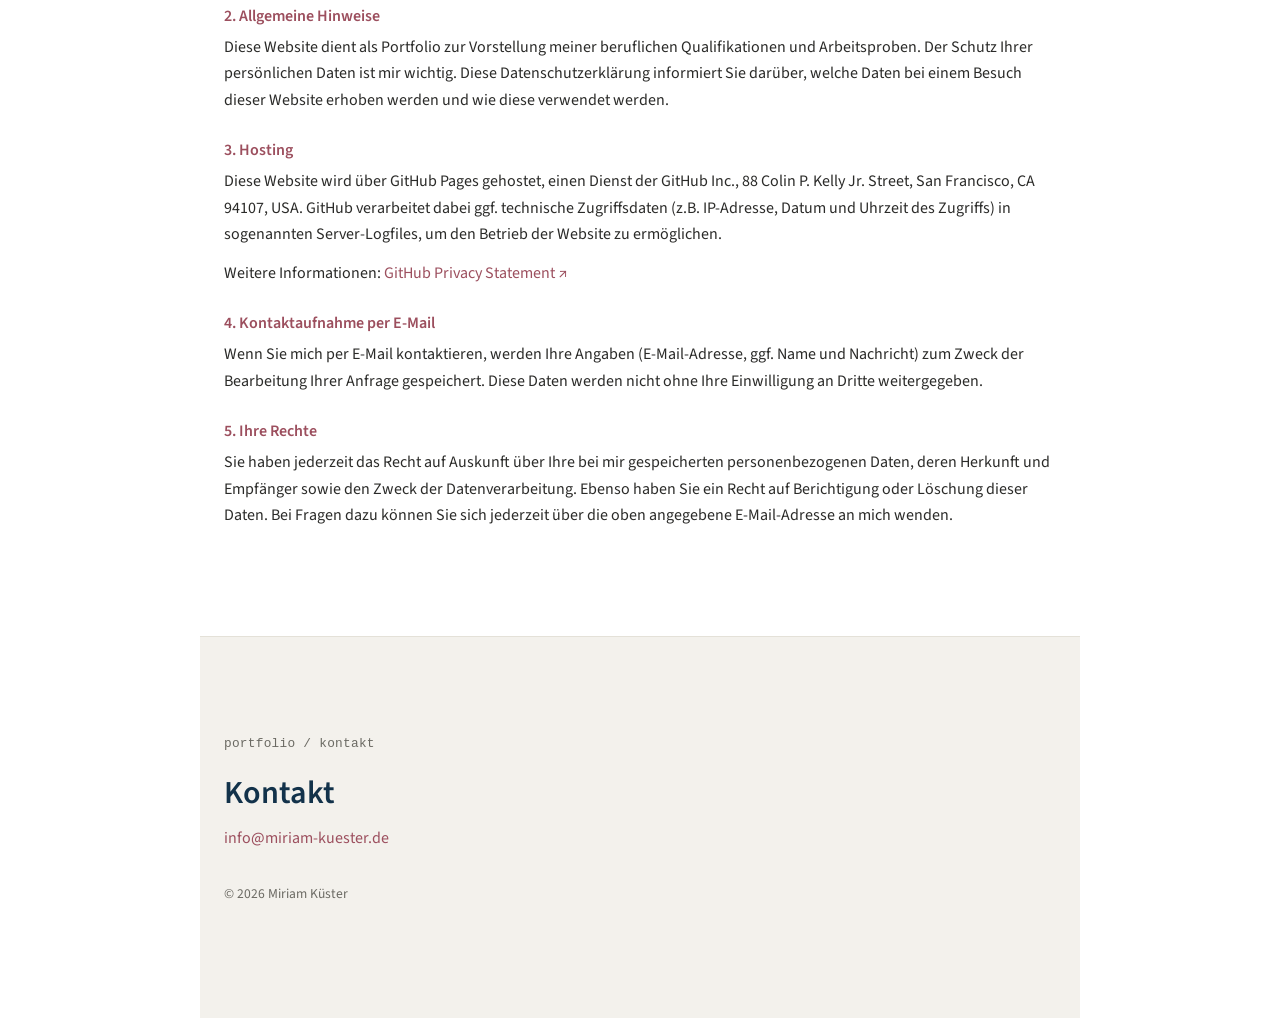
==== commit a2621ef1: "Update index.html included 4th pdf called screencast_ecosia_installation with vimeo link" ====
--- a/index.html
+++ b/index.html
@@ -82,6 +82,17 @@
         <p class="project-meta"><strong>Rolle:</strong> Konzept &amp; Gestaltung (Moodboard u. a.)</p>
         <p class="project-meta"><strong>Ergebnis:</strong> kurze Beschreibung meines Hobbys Commonplace Journaling mit Bildern und Zitaten</p>
         <a class="project-pdf-link" href="pdfs/commonplace-journaling.pdf" target="_blank" rel="noopener">PDF ansehen ↗</a>
+        [![Vorschaubild Screencast Ecosia-Browser installieren](https://miriam-kuester.de/images/thumb_d.jpg)](https://miriam-kuester.de/pdfs/screencast_ecosia_installation.pdf)
+
+### Screencast „Ecosia-Browser installieren"
+
+**Werkzeuge:** [Adobe Premiere, OBS Studio, Vimeo]
+
+**Rolle:** Technische Redakteurin, Konzeption und Vertonung des Screencasts
+
+**Ergebnis:** Screencast mit eingebettetem Video-Link zu Vimeo, Bedienung des Ecosia-Browsers Schritt für Schritt erklärt
+
+[PDF ansehen ↗](https://miriam-kuester.de/pdfs/screencast_ecosia_installation.pdf)
       </article>
 
     </div>
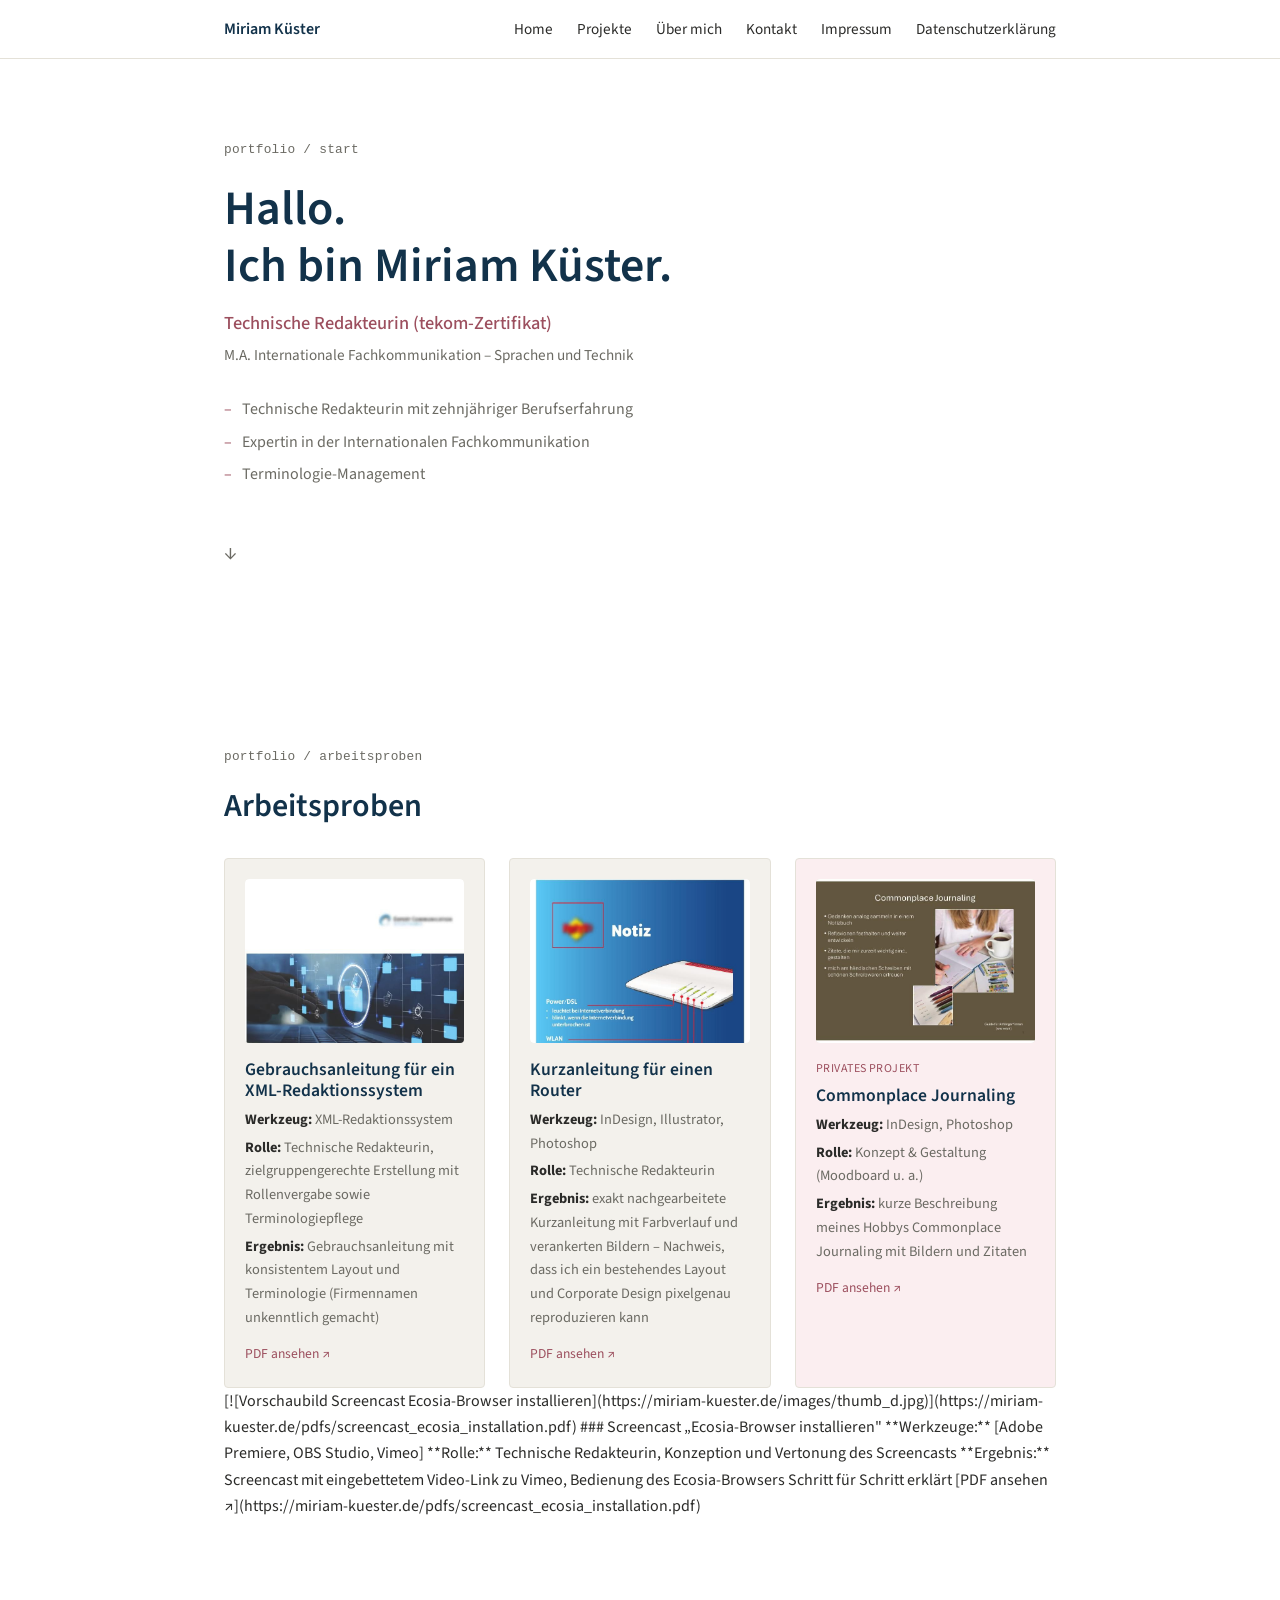
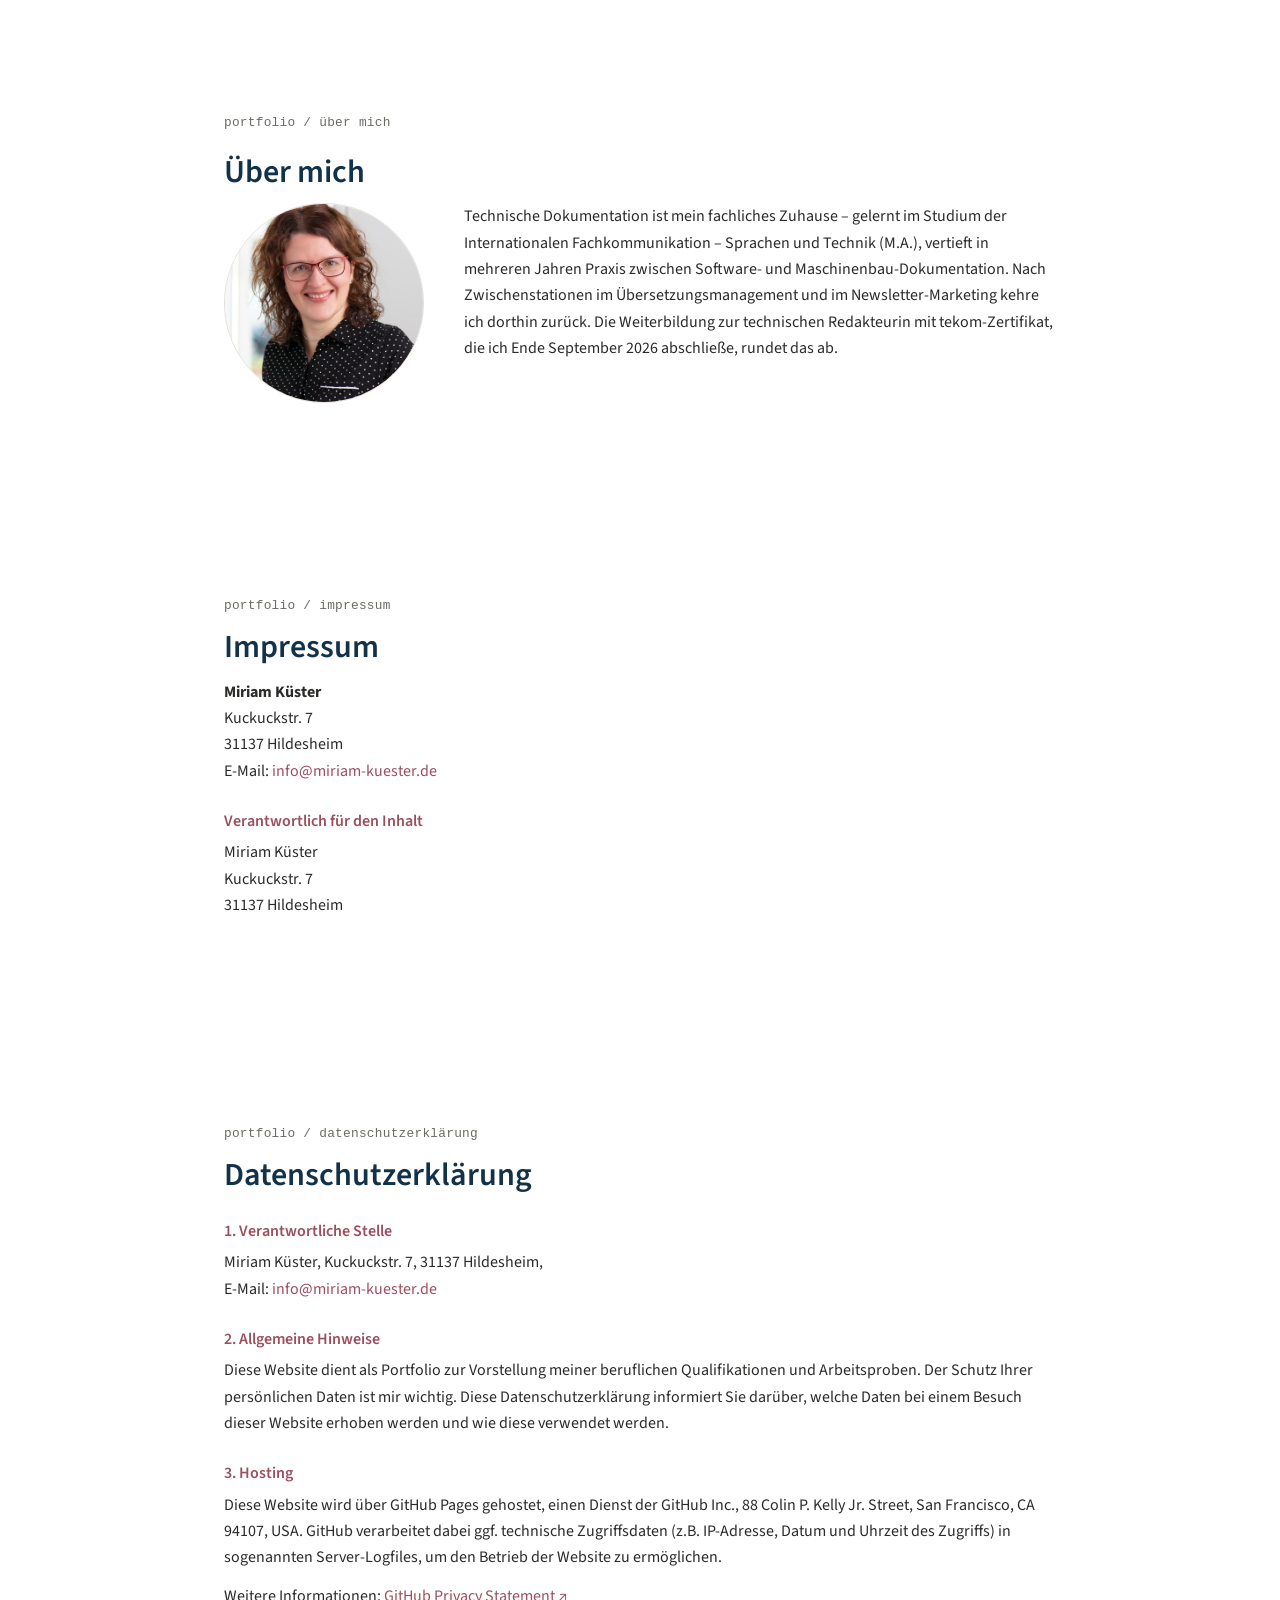
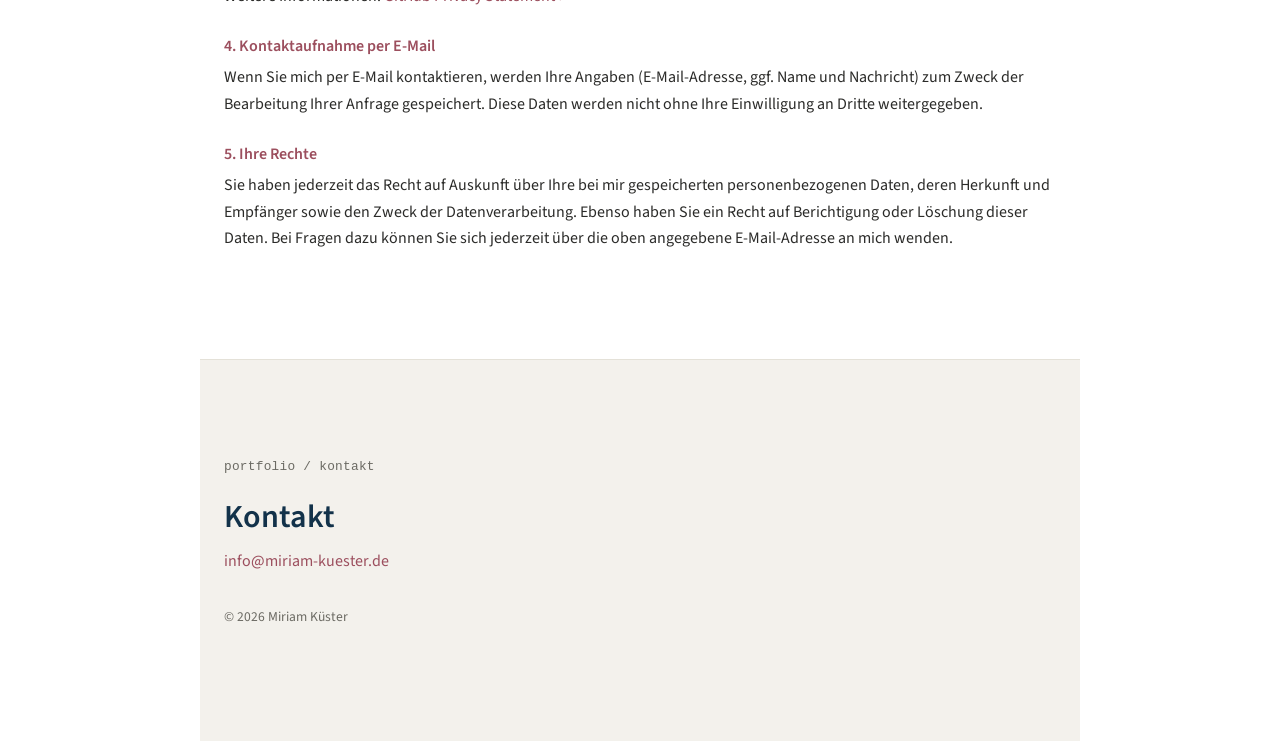
==== commit ba799c77: "Update index.html ecosia installation card" ====
--- a/index.html
+++ b/index.html
@@ -82,7 +82,11 @@
         <p class="project-meta"><strong>Rolle:</strong> Konzept &amp; Gestaltung (Moodboard u. a.)</p>
         <p class="project-meta"><strong>Ergebnis:</strong> kurze Beschreibung meines Hobbys Commonplace Journaling mit Bildern und Zitaten</p>
         <a class="project-pdf-link" href="pdfs/commonplace-journaling.pdf" target="_blank" rel="noopener">PDF ansehen ↗</a>
-        [![Vorschaubild Screencast Ecosia-Browser installieren](https://miriam-kuester.de/images/thumb_d.jpg)](https://miriam-kuester.de/pdfs/screencast_ecosia_installation.pdf)
+       
+      </article>
+
+    </div>
+     [![Vorschaubild Screencast Ecosia-Browser installieren](https://miriam-kuester.de/images/thumb_d.jpg)](https://miriam-kuester.de/pdfs/screencast_ecosia_installation.pdf)
 
 ### Screencast „Ecosia-Browser installieren"
 
@@ -93,9 +97,6 @@
 **Ergebnis:** Screencast mit eingebettetem Video-Link zu Vimeo, Bedienung des Ecosia-Browsers Schritt für Schritt erklärt
 
 [PDF ansehen ↗](https://miriam-kuester.de/pdfs/screencast_ecosia_installation.pdf)
-      </article>
-
-    </div>
   </section>
 
   <!-- ÜBER MICH -->
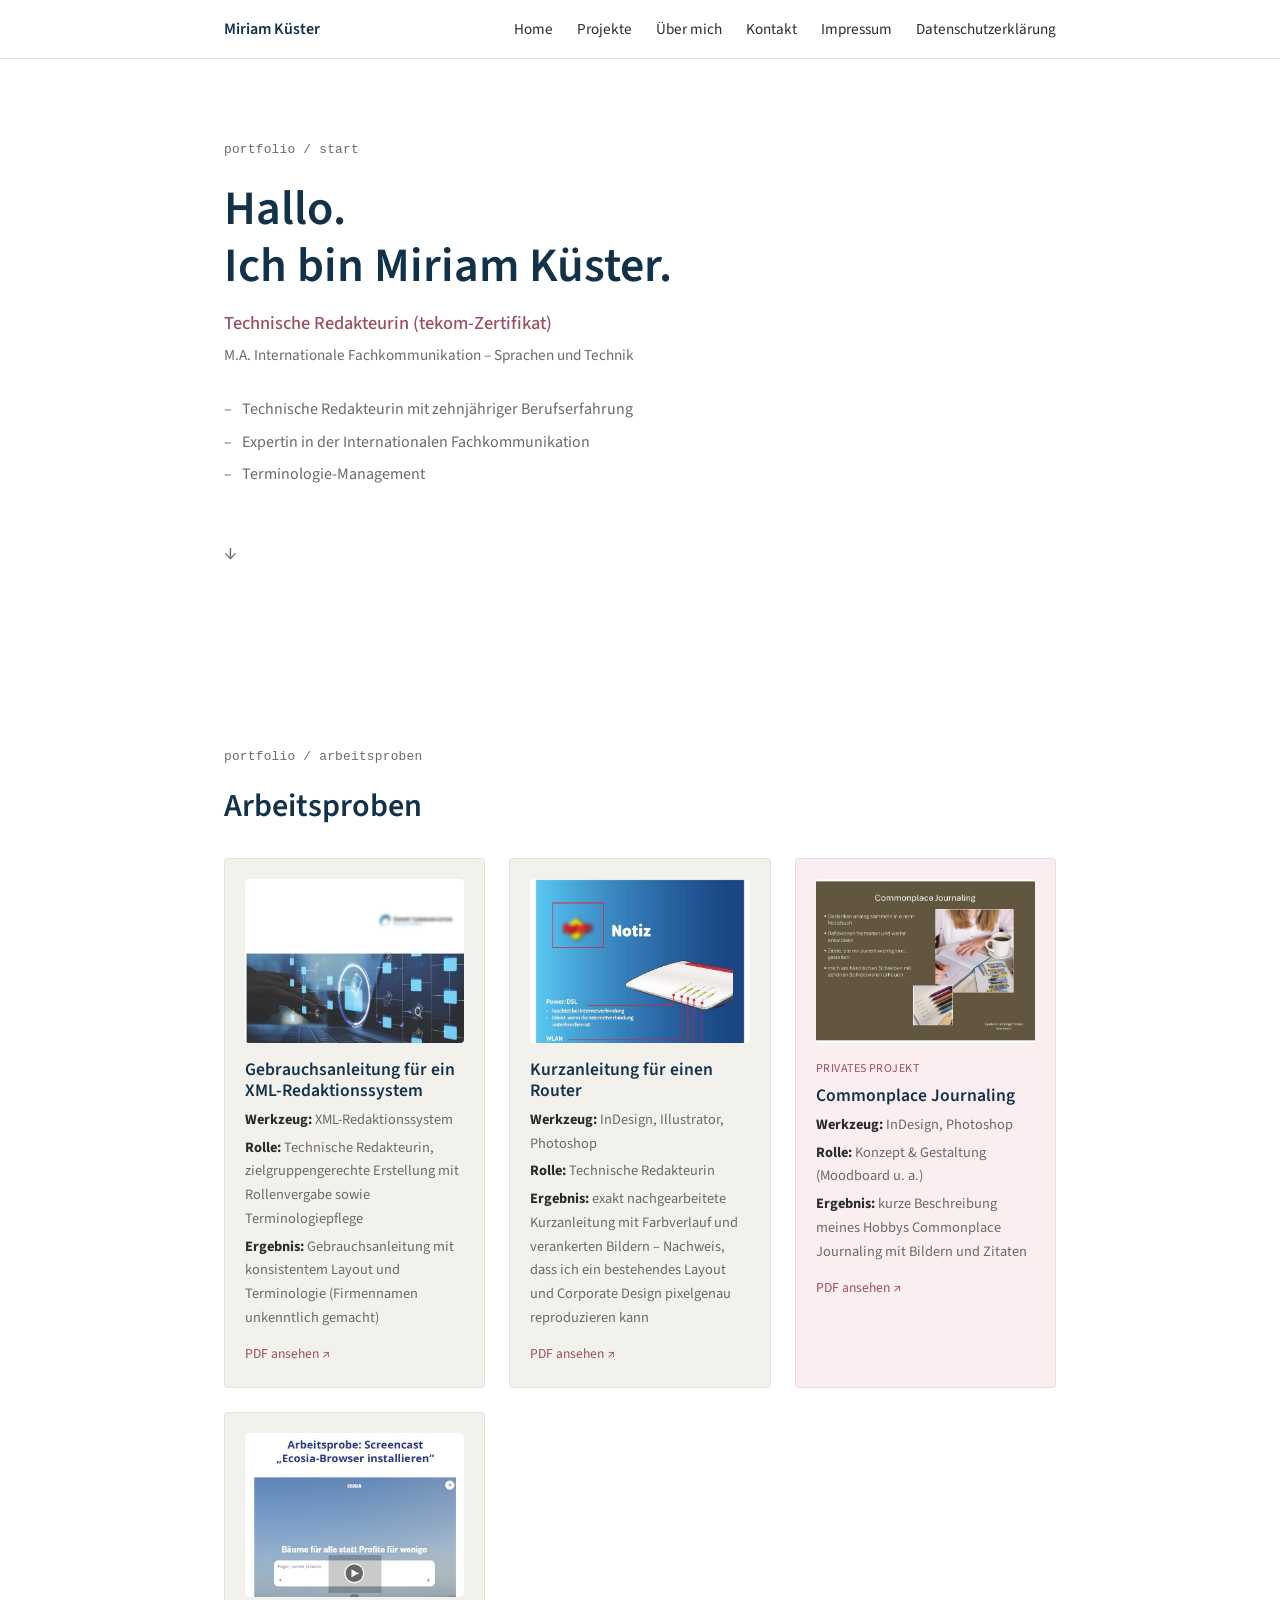
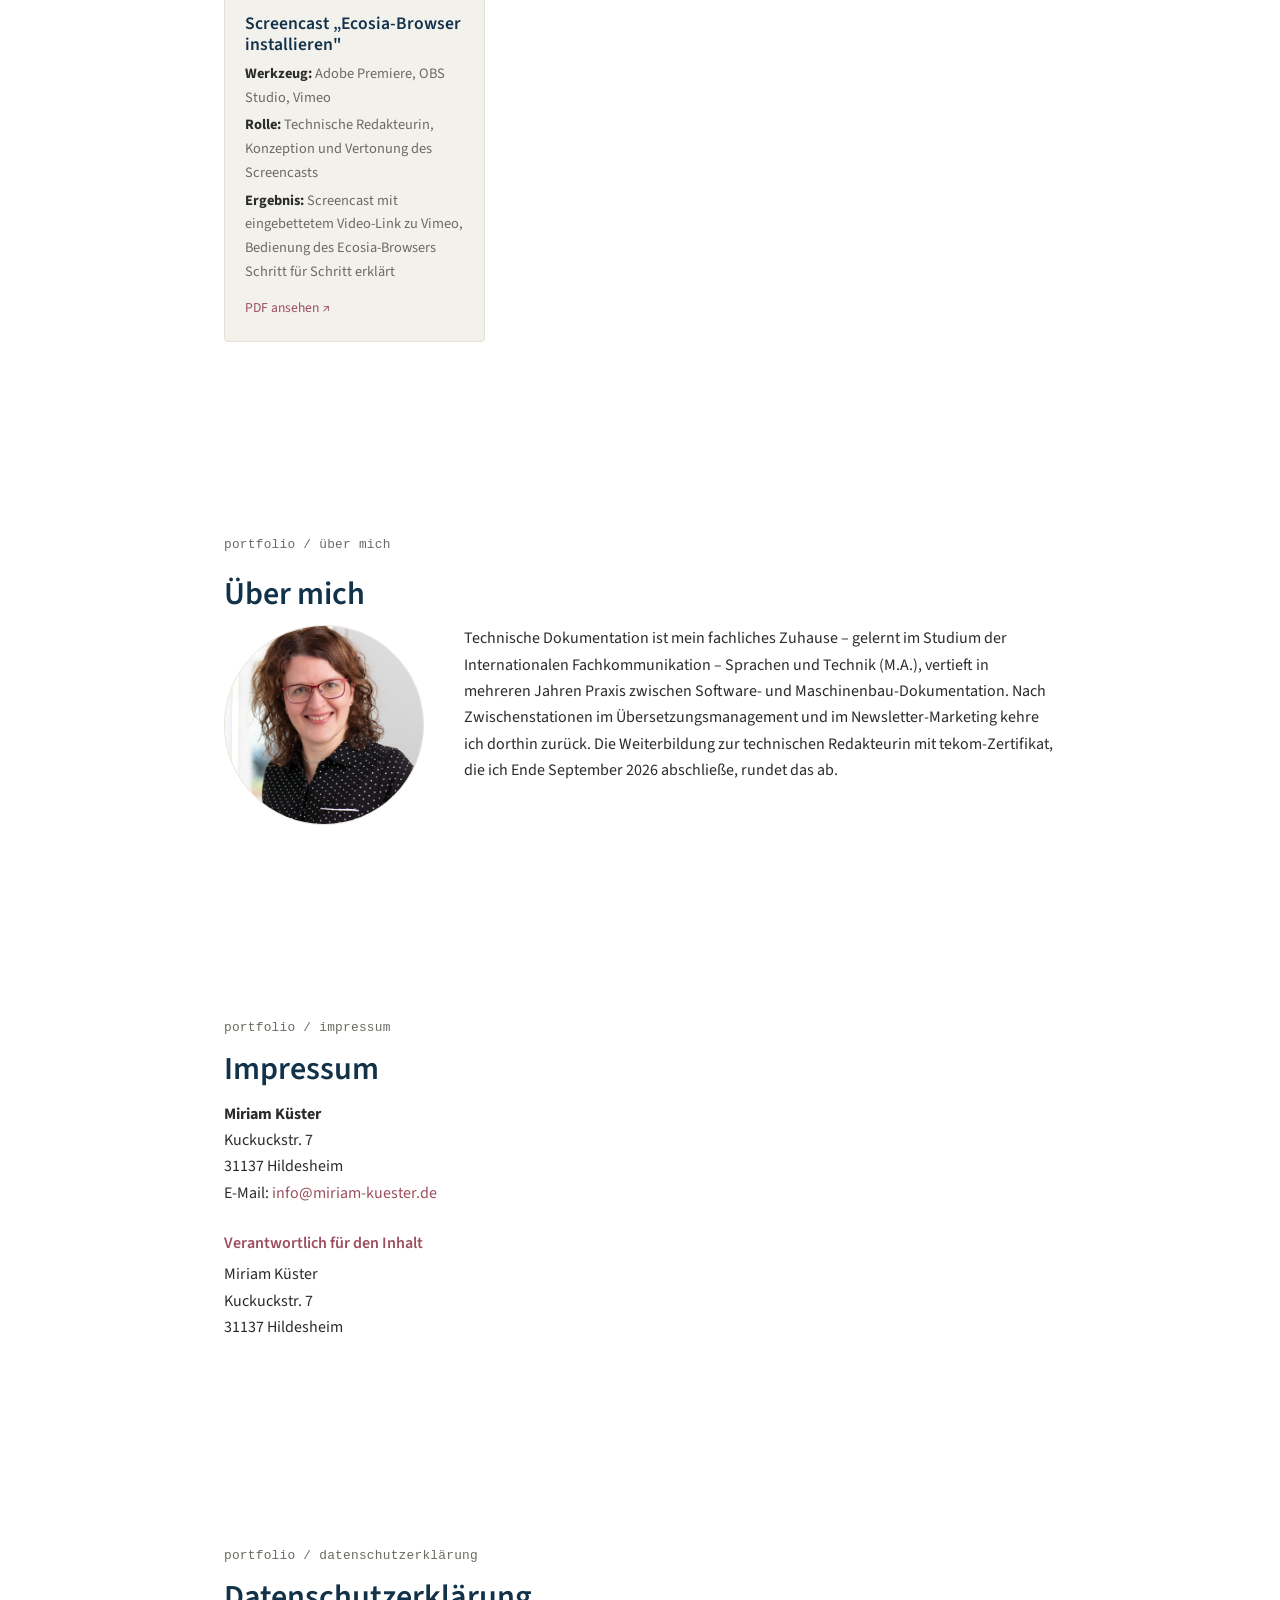
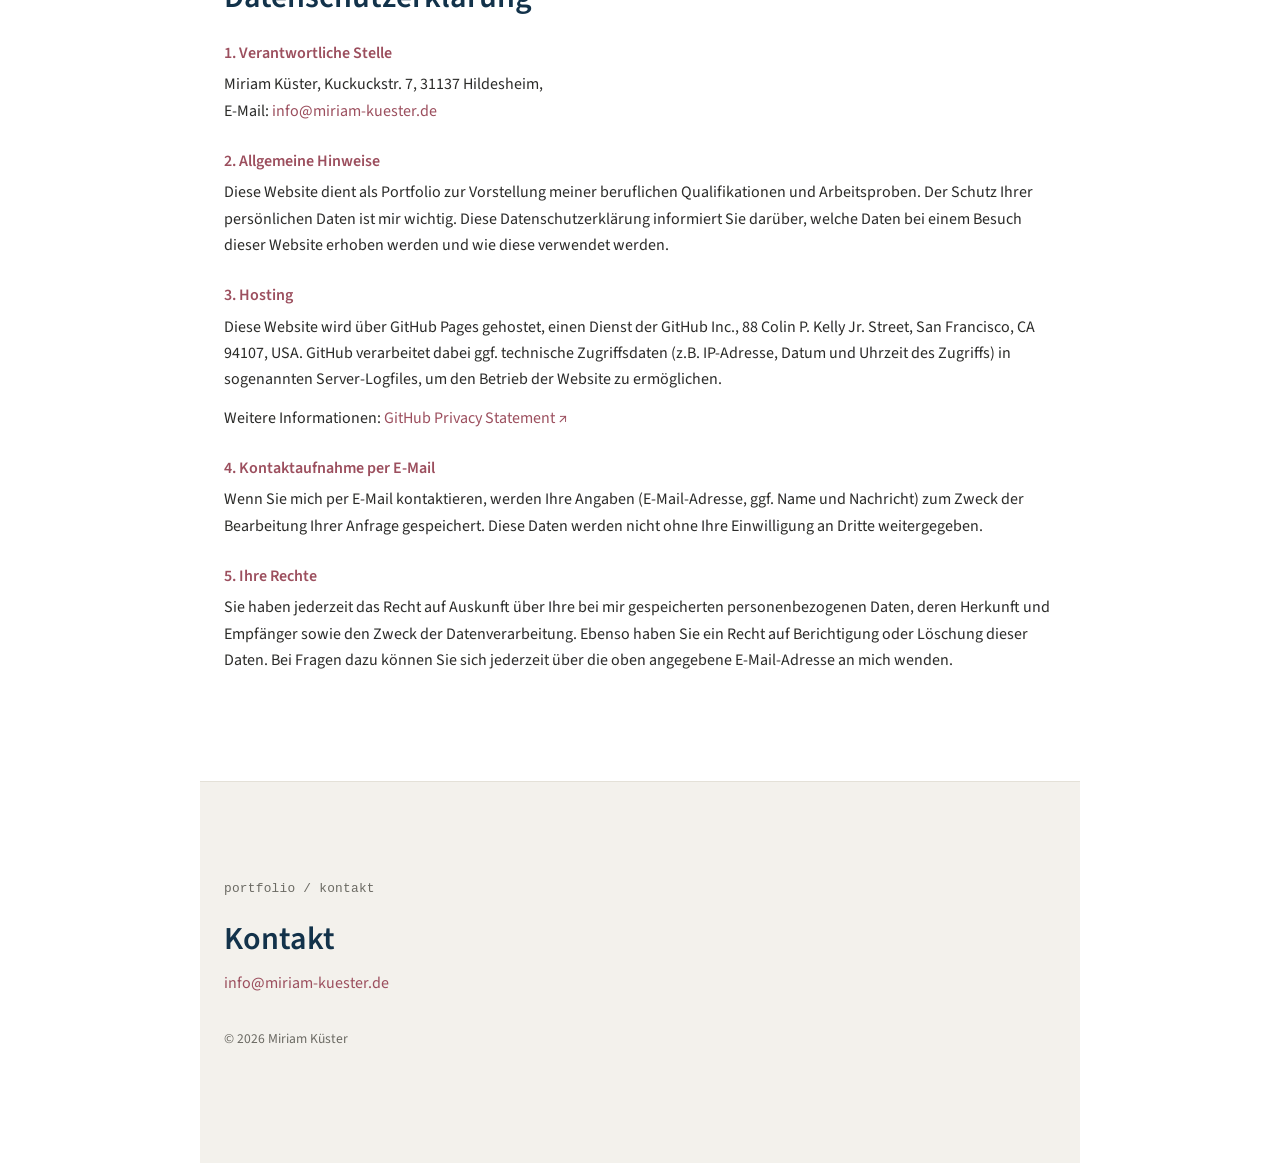
==== commit 91bf1c3a: "Update index.html project no. 4: ecosia screencast vimeo link" ====
--- a/index.html
+++ b/index.html
@@ -84,19 +84,18 @@
         <a class="project-pdf-link" href="pdfs/commonplace-journaling.pdf" target="_blank" rel="noopener">PDF ansehen ↗</a>
        
       </article>
-
+<article class="project-card">
+  <a class="project-thumb-link" href="pdfs/screencast_ecosia_installation.pdf" target="_blank" rel="noopener">
+    <img class="project-thumb" src="images/thumb_d.jpg" alt="Titelseite des Screencasts Ecosia-Browser installieren">
+  </a>
+  <h3>Screencast „Ecosia-Browser installieren"</h3>
+  <p class="project-meta"><strong>Werkzeug:</strong> Adobe Premiere, OBS Studio, Vimeo</p>
+  <p class="project-meta"><strong>Rolle:</strong> Technische Redakteurin, Konzeption und Vertonung des Screencasts</p>
+  <p class="project-meta"><strong>Ergebnis:</strong> Screencast mit eingebettetem Video-Link zu Vimeo, Bedienung des Ecosia-Browsers Schritt für Schritt erklärt</p>
+  <a class="project-pdf-link" href="pdfs/screencast_ecosia_installation.pdf" target="_blank" rel="noopener">PDF ansehen ↗</a>
+</article>
     </div>
-     [![Vorschaubild Screencast Ecosia-Browser installieren](https://miriam-kuester.de/images/thumb_d.jpg)](https://miriam-kuester.de/pdfs/screencast_ecosia_installation.pdf)
-
-### Screencast „Ecosia-Browser installieren"
-
-**Werkzeuge:** [Adobe Premiere, OBS Studio, Vimeo]
-
-**Rolle:** Technische Redakteurin, Konzeption und Vertonung des Screencasts
-
-**Ergebnis:** Screencast mit eingebettetem Video-Link zu Vimeo, Bedienung des Ecosia-Browsers Schritt für Schritt erklärt
-
-[PDF ansehen ↗](https://miriam-kuester.de/pdfs/screencast_ecosia_installation.pdf)
+     
   </section>
 
   <!-- ÜBER MICH -->
